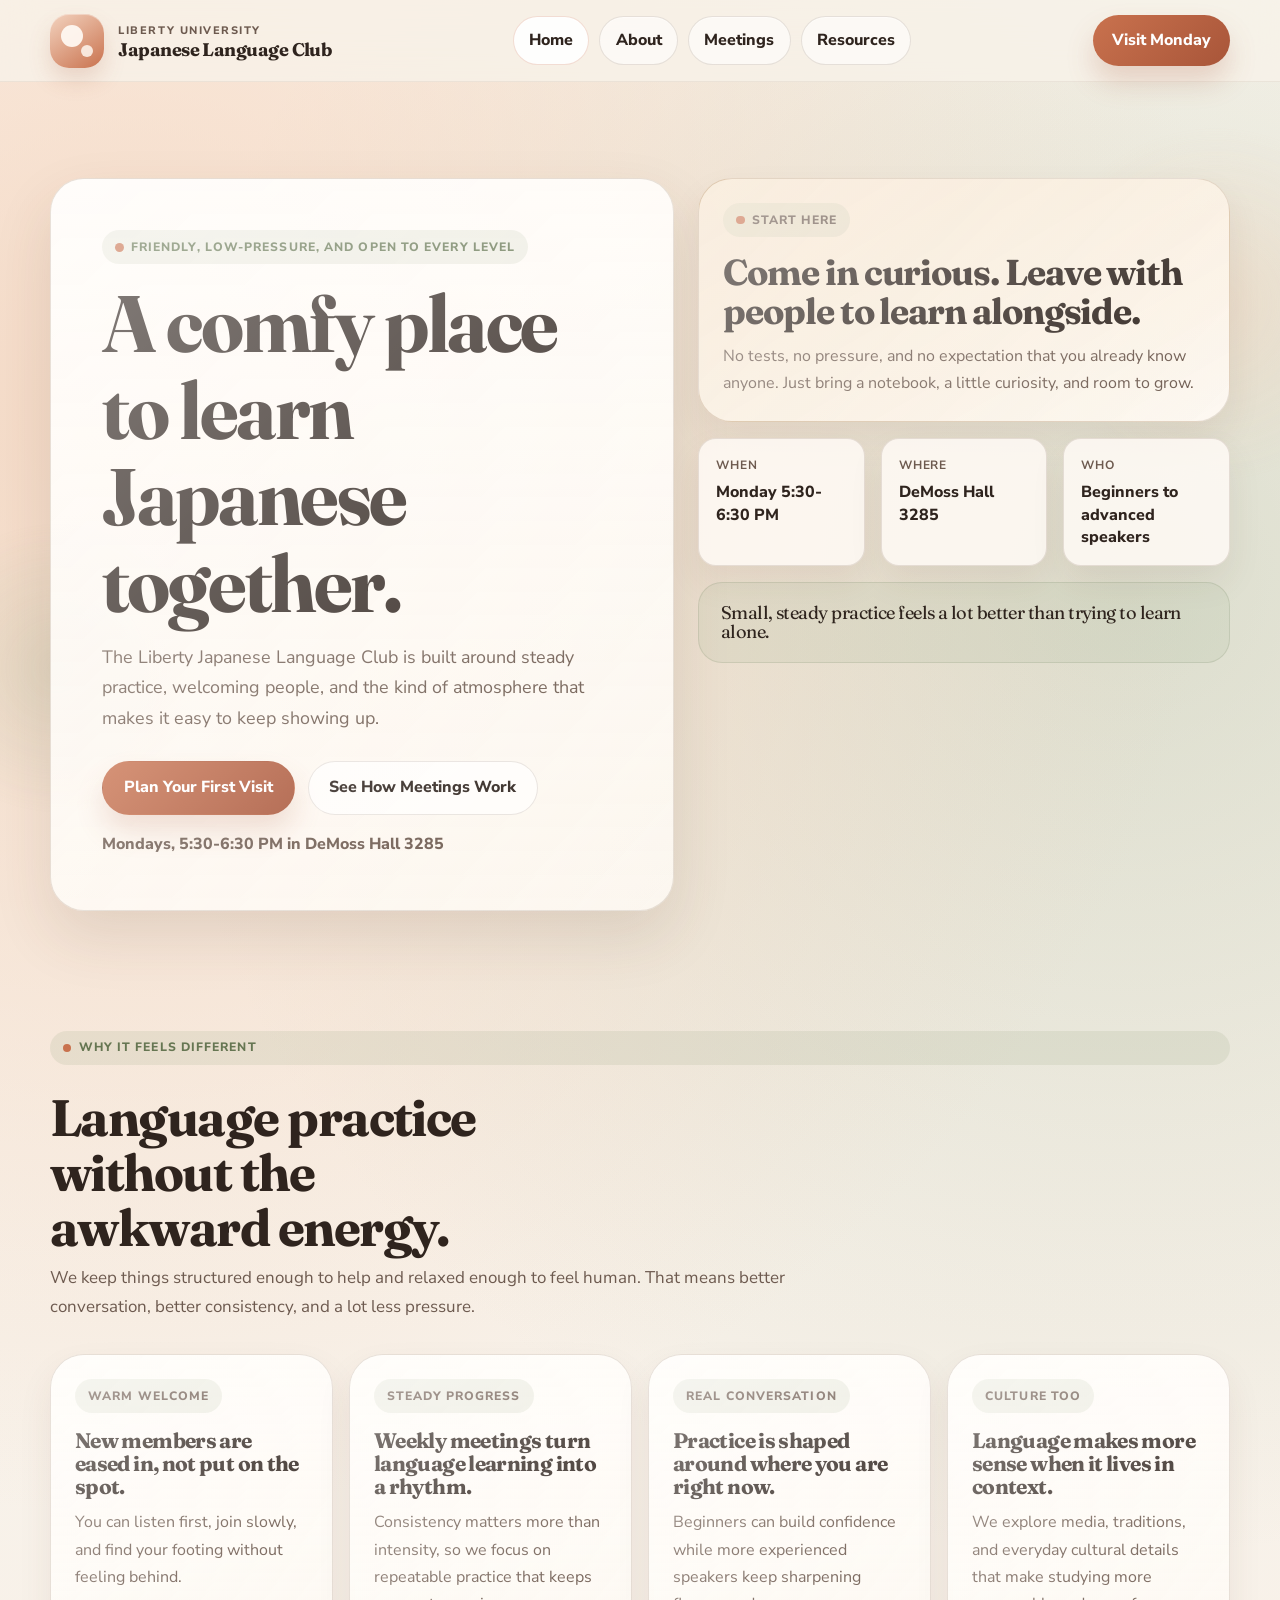
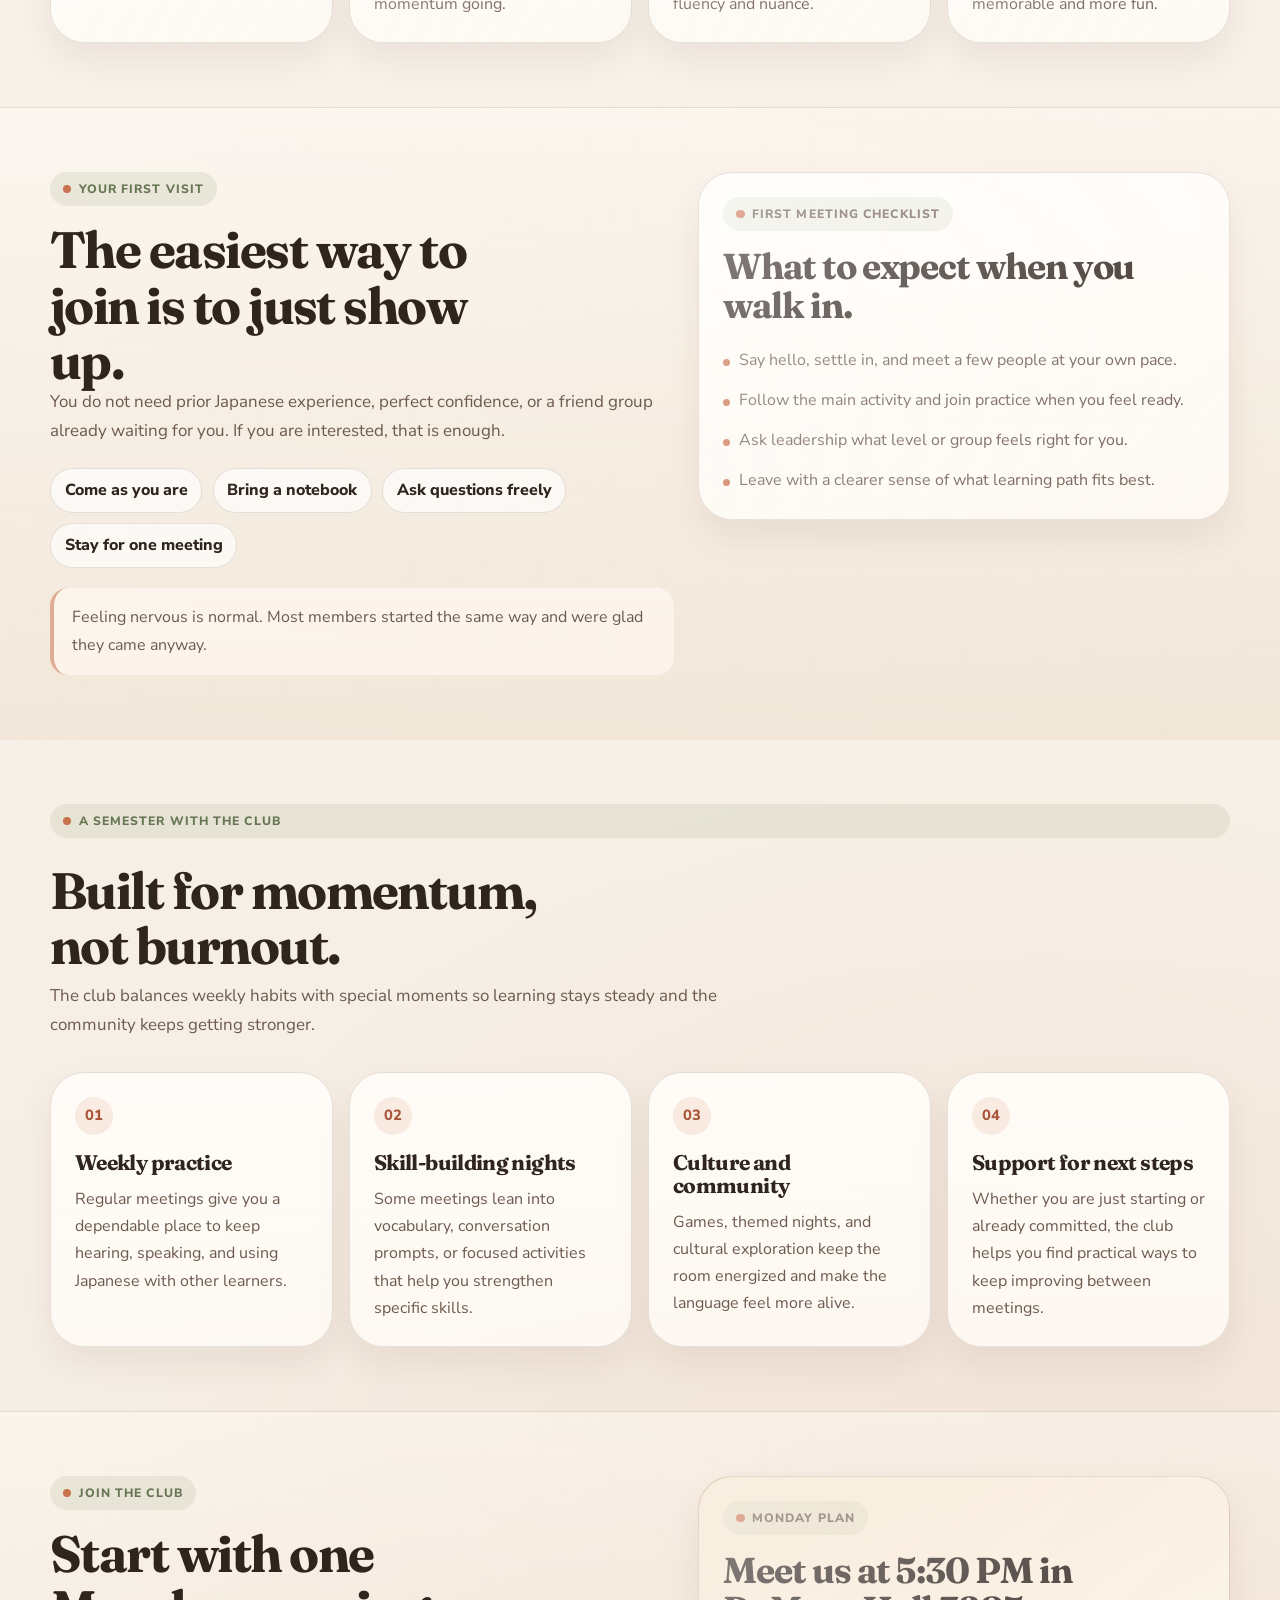
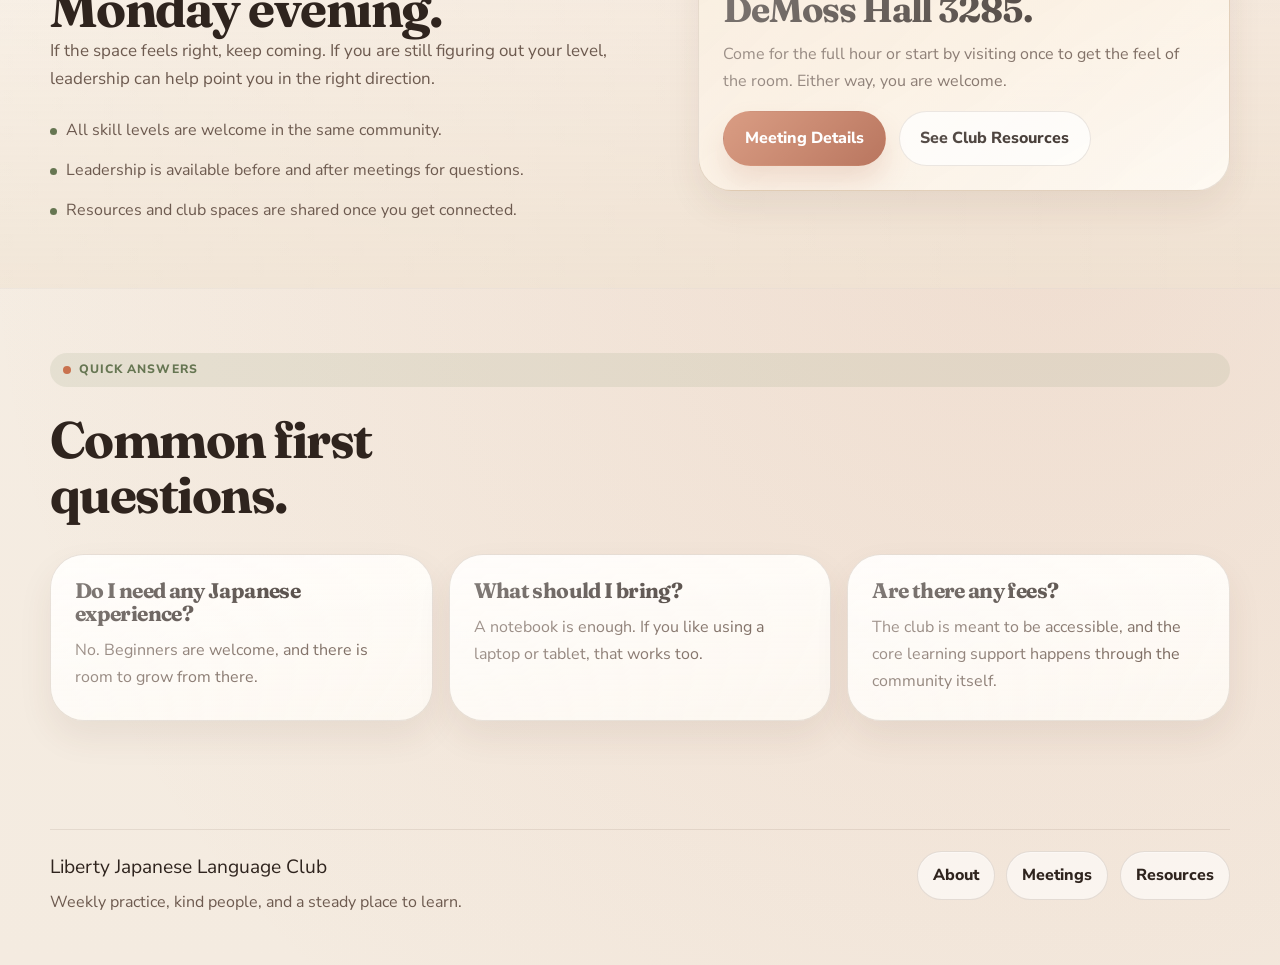
==== index.html @ e5624f4d "changes" ====
﻿<!doctype html>
<html lang="en">
  <head>
    <meta charset="UTF-8" />
    <meta name="viewport" content="width=device-width, initial-scale=1" />
    <meta
      name="description"
      content="The Liberty University Japanese Language Club is a warm, welcoming place to practice Japanese, meet people, and grow together."
    />
    <title>Liberty Japanese Language Club</title>
    <link rel="stylesheet" href="styles.css" />
  </head>
  <body>
    <a class="skip-link" href="#main-content">Skip to content</a>
    <header class="site-header">
      <div class="container header-inner">
        <a class="brand" href="index.html">
          <span class="brand-mark" aria-hidden="true"></span>
          <span class="brand-text">
            <span>Liberty University</span>
            <strong>Japanese Language Club</strong>
          </span>
        </a>
        <nav class="site-nav" aria-label="Primary">
          <a href="index.html" aria-current="page">Home</a>
          <a href="about.html">About</a>
          <a href="meetings.html">Meetings</a>
          <a href="resources.html">Resources</a>
        </nav>
        <a class="nav-cta" href="#join">Visit Monday</a>
      </div>
    </header>

    <main id="main-content">
      <section class="hero">
        <div class="container hero-grid">
          <div class="hero-card">
            <p class="eyebrow">
              Friendly, low-pressure, and open to every level
            </p>
            <h1 class="hero-title">
              A comfy place to learn Japanese together.
            </h1>
            <p class="hero-lede">
              The Liberty Japanese Language Club is built around steady
              practice, welcoming people, and the kind of atmosphere that makes
              it easy to keep showing up.
            </p>
            <div class="hero-actions">
              <a class="button primary" href="#join">Plan Your First Visit</a>
              <a class="button secondary" href="meetings.html"
                >See How Meetings Work</a
              >
            </div>
            <p class="hero-note">Mondays, 5:30-6:30 PM in DeMoss Hall 3285</p>
          </div>

          <div class="hero-visual">
            <article class="panel accent">
              <p class="panel-label">Start here</p>
              <h2>Come in curious. Leave with people to learn alongside.</h2>
              <p>
                No tests, no pressure, and no expectation that you already know
                anyone. Just bring a notebook, a little curiosity, and room to
                grow.
              </p>
            </article>

            <div class="stat-grid">
              <article class="stat-card">
                <strong>When</strong>
                <p>Monday 5:30-6:30 PM</p>
              </article>
              <article class="stat-card">
                <strong>Where</strong>
                <p>DeMoss Hall 3285</p>
              </article>
              <article class="stat-card">
                <strong>Who</strong>
                <p>Beginners to advanced speakers</p>
              </article>
            </div>

            <blockquote class="quote-card">
              Small, steady practice feels a lot better than trying to learn
              alone.
            </blockquote>
          </div>
        </div>
      </section>

      <section class="section" id="why-join">
        <div class="container">
          <div class="section-heading">
            <p class="eyebrow">Why it feels different</p>
            <h2 class="section-title">
              Language practice without the awkward energy.
            </h2>
            <p class="section-subtitle">
              We keep things structured enough to help and relaxed enough to
              feel human. That means better conversation, better consistency,
              and a lot less pressure.
            </p>
          </div>

          <div class="card-grid">
            <article class="card">
              <p class="kicker">Warm welcome</p>
              <h3>New members are eased in, not put on the spot.</h3>
              <p>
                You can listen first, join slowly, and find your footing without
                feeling behind.
              </p>
            </article>

            <article class="card">
              <p class="kicker">Steady progress</p>
              <h3>Weekly meetings turn language learning into a rhythm.</h3>
              <p>
                Consistency matters more than intensity, so we focus on
                repeatable practice that keeps momentum going.
              </p>
            </article>

            <article class="card">
              <p class="kicker">Real conversation</p>
              <h3>Practice is shaped around where you are right now.</h3>
              <p>
                Beginners can build confidence while more experienced speakers
                keep sharpening fluency and nuance.
              </p>
            </article>

            <article class="card">
              <p class="kicker">Culture too</p>
              <h3>Language makes more sense when it lives in context.</h3>
              <p>
                We explore media, traditions, and everyday cultural details that
                make studying more memorable and more fun.
              </p>
            </article>
          </div>
        </div>
      </section>

      <section class="section alt" id="first-visit">
        <div class="container split">
          <div>
            <p class="eyebrow">Your first visit</p>
            <h2 class="section-title">
              The easiest way to join is to just show up.
            </h2>
            <p class="section-subtitle">
              You do not need prior Japanese experience, perfect confidence, or
              a friend group already waiting for you. If you are interested,
              that is enough.
            </p>

            <div class="pill-row">
              <span class="tag">Come as you are</span>
              <span class="tag">Bring a notebook</span>
              <span class="tag">Ask questions freely</span>
              <span class="tag">Stay for one meeting</span>
            </div>

            <div class="callout">
              Feeling nervous is normal. Most members started the same way and
              were glad they came anyway.
            </div>
          </div>

          <article class="panel">
            <p class="panel-label">First meeting checklist</p>
            <h2>What to expect when you walk in.</h2>
            <ul class="check-list">
              <li>
                Say hello, settle in, and meet a few people at your own pace.
              </li>
              <li>
                Follow the main activity and join practice when you feel ready.
              </li>
              <li>Ask leadership what level or group feels right for you.</li>
              <li>
                Leave with a clearer sense of what learning path fits best.
              </li>
            </ul>
          </article>
        </div>
      </section>

      <section class="section" id="semester">
        <div class="container">
          <div class="section-heading">
            <p class="eyebrow">A semester with the club</p>
            <h2 class="section-title">Built for momentum, not burnout.</h2>
            <p class="section-subtitle">
              The club balances weekly habits with special moments so learning
              stays steady and the community keeps getting stronger.
            </p>
          </div>

          <ol class="timeline">
            <li class="timeline-item">
              <h3>Weekly practice</h3>
              <p>
                Regular meetings give you a dependable place to keep hearing,
                speaking, and using Japanese with other learners.
              </p>
            </li>

            <li class="timeline-item">
              <h3>Skill-building nights</h3>
              <p>
                Some meetings lean into vocabulary, conversation prompts, or
                focused activities that help you strengthen specific skills.
              </p>
            </li>

            <li class="timeline-item">
              <h3>Culture and community</h3>
              <p>
                Games, themed nights, and cultural exploration keep the room
                energized and make the language feel more alive.
              </p>
            </li>

            <li class="timeline-item">
              <h3>Support for next steps</h3>
              <p>
                Whether you are just starting or already committed, the club
                helps you find practical ways to keep improving between
                meetings.
              </p>
            </li>
          </ol>
        </div>
      </section>

      <section class="section alt" id="join">
        <div class="container split">
          <div>
            <p class="eyebrow">Join the club</p>
            <h2 class="section-title">Start with one Monday evening.</h2>
            <p class="section-subtitle">
              If the space feels right, keep coming. If you are still figuring
              out your level, leadership can help point you in the right
              direction.
            </p>
            <ul class="soft-list">
              <li>All skill levels are welcome in the same community.</li>
              <li>
                Leadership is available before and after meetings for questions.
              </li>
              <li>
                Resources and club spaces are shared once you get connected.
              </li>
            </ul>
          </div>

          <article class="panel accent">
            <p class="panel-label">Monday plan</p>
            <h2>Meet us at 5:30 PM in DeMoss Hall 3285.</h2>
            <p>
              Come for the full hour or start by visiting once to get the feel
              of the room. Either way, you are welcome.
            </p>
            <div class="hero-actions">
              <a class="button primary" href="meetings.html">Meeting Details</a>
              <a class="button secondary" href="resources.html"
                >See Club Resources</a
              >
            </div>
          </article>
        </div>
      </section>

      <section class="section" id="faq">
        <div class="container">
          <div class="section-heading">
            <p class="eyebrow">Quick answers</p>
            <h2 class="section-title">Common first questions.</h2>
          </div>

          <div class="card-grid">
            <article class="card">
              <h3>Do I need any Japanese experience?</h3>
              <p>
                No. Beginners are welcome, and there is room to grow from there.
              </p>
            </article>

            <article class="card">
              <h3>What should I bring?</h3>
              <p>
                A notebook is enough. If you like using a laptop or tablet, that
                works too.
              </p>
            </article>

            <article class="card">
              <h3>Are there any fees?</h3>
              <p>
                The club is meant to be accessible, and the core learning
                support happens through the community itself.
              </p>
            </article>
          </div>
        </div>
      </section>
    </main>

    <footer class="site-footer">
      <div class="container footer-grid">
        <div>
          <p class="footer-title">Liberty Japanese Language Club</p>
          <p class="footer-note">
            Weekly practice, kind people, and a steady place to learn.
          </p>
        </div>

        <nav class="footer-nav" aria-label="Footer">
          <a href="about.html">About</a>
          <a href="meetings.html">Meetings</a>
          <a href="resources.html">Resources</a>
        </nav>
      </div>
    </footer>
  </body>
</html>
---- styles.css ----
﻿@import url("https://fonts.googleapis.com/css2?family=Fraunces:opsz,wght@9..144,600;9..144,700&family=Nunito+Sans:wght@400;600;700;800&display=swap");

:root {
  --bg: #f8f2ea;
  --bg-alt: #efe2d1;
  --surface: rgba(255, 251, 245, 0.82);
  --surface-strong: rgba(255, 252, 248, 0.94);
  --surface-accent: rgba(244, 224, 198, 0.72);
  --ink: #2f241e;
  --muted: #6d5a4f;
  --accent: #c9724e;
  --accent-deep: #a85539;
  --accent-soft: #f0ccb2;
  --sage: #9ead8b;
  --sage-deep: #667652;
  --line: rgba(90, 63, 45, 0.14);
  --shadow: 0 26px 60px rgba(83, 57, 41, 0.12);
  --shadow-soft: 0 16px 34px rgba(83, 57, 41, 0.08);
  --radius-xl: 34px;
  --radius-lg: 24px;
  --radius-md: 18px;
  --max-width: 1180px;
}

* {
  box-sizing: border-box;
}

html {
  scroll-behavior: smooth;
}

body {
  margin: 0;
  min-height: 100vh;
  font-family:
    "Nunito Sans", "Hiragino Kaku Gothic ProN", "Yu Gothic", "Meiryo",
    sans-serif;
  color: var(--ink);
  line-height: 1.7;
  background:
    radial-gradient(
      circle at 10% 10%,
      rgba(240, 204, 178, 0.7),
      transparent 28%
    ),
    radial-gradient(
      circle at 88% 14%,
      rgba(158, 173, 139, 0.34),
      transparent 26%
    ),
    radial-gradient(
      circle at 82% 82%,
      rgba(201, 114, 78, 0.12),
      transparent 30%
    ),
    linear-gradient(180deg, #fffaf4 0%, var(--bg) 32%, #f4ebe0 100%);
  position: relative;
  overflow-x: hidden;
}

body::before,
body::after {
  content: "";
  position: fixed;
  inset: auto;
  pointer-events: none;
  z-index: 0;
  border-radius: 999px;
  opacity: 0.45;
  filter: blur(4px);
}

body::before {
  width: 24rem;
  height: 24rem;
  top: 7rem;
  right: -8rem;
  background: radial-gradient(
    circle,
    rgba(240, 204, 178, 0.85),
    transparent 65%
  );
  animation: drift 16s ease-in-out infinite alternate;
}

body::after {
  width: 19rem;
  height: 19rem;
  bottom: 5rem;
  left: -6rem;
  background: radial-gradient(
    circle,
    rgba(158, 173, 139, 0.5),
    transparent 68%
  );
  animation: drift 20s ease-in-out infinite alternate-reverse;
}

main,
.site-header,
.site-footer {
  position: relative;
  z-index: 1;
}

::selection {
  background: rgba(201, 114, 78, 0.2);
  color: var(--ink);
}

img {
  display: block;
  max-width: 100%;
}

a {
  color: inherit;
  text-decoration: none;
  transition:
    transform 0.2s ease,
    background-color 0.2s ease,
    color 0.2s ease,
    border-color 0.2s ease,
    box-shadow 0.2s ease;
}

a:hover {
  transform: translateY(-1px);
}

:focus-visible {
  outline: 3px solid rgba(201, 114, 78, 0.45);
  outline-offset: 4px;
}

h1,
h2,
h3,
h4,
.brand-text strong,
.quote-card {
  font-family: "Fraunces", Georgia, serif;
  letter-spacing: -0.03em;
  line-height: 1.08;
}

p {
  margin: 0 0 1rem;
}

p:last-child {
  margin-bottom: 0;
}

.skip-link {
  position: absolute;
  left: -999px;
  top: 1rem;
  z-index: 30;
  padding: 0.65rem 1rem;
  border-radius: 999px;
  background: #fff;
  box-shadow: var(--shadow-soft);
}

.skip-link:focus {
  left: 1rem;
}

.container {
  width: min(100% - 2rem, var(--max-width));
  margin: 0 auto;
}

.site-header {
  position: sticky;
  top: 0;
  z-index: 20;
  padding: 0.85rem 0;
  background: rgba(248, 242, 234, 0.78);
  backdrop-filter: blur(18px);
  border-bottom: 1px solid rgba(90, 63, 45, 0.08);
}

.header-inner {
  display: flex;
  align-items: center;
  justify-content: space-between;
  gap: 1rem 1.5rem;
  flex-wrap: wrap;
}

.brand {
  display: flex;
  align-items: center;
  gap: 0.9rem;
  color: inherit;
}

.brand-mark {
  width: 54px;
  height: 54px;
  flex-shrink: 0;
  border-radius: 19px;
  background: linear-gradient(145deg, #f3d3bf, #c9724e);
  box-shadow:
    inset 0 1px 0 rgba(255, 255, 255, 0.35),
    0 12px 22px rgba(169, 85, 57, 0.18);
  position: relative;
}

.brand-mark::before,
.brand-mark::after {
  content: "";
  position: absolute;
  border-radius: 999px;
}

.brand-mark::before {
  width: 22px;
  height: 22px;
  top: 11px;
  left: 11px;
  background: rgba(255, 250, 244, 0.92);
}

.brand-mark::after {
  width: 12px;
  height: 12px;
  right: 11px;
  bottom: 11px;
  background: rgba(255, 250, 244, 0.82);
}

.brand-text {
  display: flex;
  flex-direction: column;
}

.brand-text span {
  color: var(--muted);
  text-transform: uppercase;
  letter-spacing: 0.14em;
  font-size: 0.68rem;
  font-weight: 800;
}

.brand-text strong {
  font-size: 1.14rem;
  font-weight: 700;
}

.site-nav {
  display: flex;
  align-items: center;
  gap: 0.65rem;
  flex-wrap: wrap;
}

.site-nav a,
.footer-nav a {
  padding: 0.62rem 0.95rem;
  border-radius: 999px;
  border: 1px solid var(--line);
  background: rgba(255, 255, 255, 0.58);
  color: var(--ink);
  font-weight: 800;
  box-shadow: inset 0 1px 0 rgba(255, 255, 255, 0.36);
}

.site-nav a:hover,
.site-nav a[aria-current="page"],
.footer-nav a:hover {
  background: rgba(255, 255, 255, 0.9);
  border-color: rgba(201, 114, 78, 0.24);
}

.nav-cta {
  padding: 0.72rem 1.2rem;
  border-radius: 999px;
  color: #fff;
  font-weight: 800;
  background: linear-gradient(135deg, var(--accent), var(--accent-deep));
  box-shadow: 0 16px 28px rgba(169, 85, 57, 0.22);
}

.nav-cta:hover,
.button.primary:hover {
  box-shadow: 0 20px 34px rgba(169, 85, 57, 0.26);
}

.hero {
  padding: clamp(3.5rem, 8vw, 6rem) 0 3.5rem;
}

.hero-grid,
.split {
  display: grid;
  grid-template-columns: minmax(0, 1.08fr) minmax(280px, 0.92fr);
  gap: 1.25rem 1.5rem;
  align-items: start;
}

.hero-card,
.panel,
.card,
.timeline-item,
.person-card,
.stat-card {
  border: 1px solid var(--line);
  box-shadow: var(--shadow-soft);
}

.hero-card,
.panel,
.card,
.timeline-item,
.person-card {
  background: linear-gradient(180deg, var(--surface-strong), var(--surface));
  border-radius: var(--radius-xl);
}

.hero-card {
  padding: clamp(2rem, 4vw, 3.4rem);
  box-shadow: var(--shadow);
  position: relative;
  overflow: hidden;
}

.hero-card::after,
.panel::after,
.card::after,
.person-card::after {
  content: "";
  position: absolute;
  inset: 0;
  background: linear-gradient(
    135deg,
    rgba(255, 255, 255, 0.44),
    rgba(255, 255, 255, 0)
  );
  pointer-events: none;
}

.page-hero .hero-card {
  min-height: 100%;
}

.hero-title {
  font-size: clamp(2.7rem, 7vw, 5rem);
  max-width: 12ch;
  margin: 0 0 1rem;
}

.page-hero .hero-title {
  font-size: clamp(2.4rem, 6vw, 4.2rem);
  max-width: 14ch;
}

.hero-lede,
.section-subtitle,
.card p,
.panel p,
.timeline-item p,
.person-card p,
.footer-note,
.callout {
  color: var(--muted);
}

.hero-lede {
  max-width: 34rem;
  font-size: 1.12rem;
  margin-bottom: 1.7rem;
}

.hero-note {
  margin-top: 1rem;
  color: var(--muted);
  font-weight: 800;
}

.eyebrow,
.role,
.resource-state,
.panel-label,
.kicker {
  display: inline-flex;
  align-items: center;
  gap: 0.45rem;
  margin-bottom: 1rem;
  padding: 0.42rem 0.82rem;
  border-radius: 999px;
  font-size: 0.76rem;
  font-weight: 800;
  text-transform: uppercase;
  letter-spacing: 0.09em;
}

.eyebrow,
.panel-label,
.kicker {
  background: rgba(158, 173, 139, 0.18);
  color: var(--sage-deep);
}

.role,
.resource-state {
  background: rgba(201, 114, 78, 0.12);
  color: var(--accent-deep);
}

.eyebrow::before,
.panel-label::before {
  content: "";
  width: 0.52rem;
  height: 0.52rem;
  border-radius: 999px;
  background: var(--accent);
}

.hero-actions {
  display: flex;
  flex-wrap: wrap;
  gap: 0.8rem;
}

.button {
  display: inline-flex;
  align-items: center;
  justify-content: center;
  min-height: 50px;
  padding: 0.8rem 1.3rem;
  border-radius: 999px;
  border: 1px solid transparent;
  font-weight: 800;
}

.button.primary {
  background: linear-gradient(135deg, var(--accent), var(--accent-deep));
  color: #fff;
  box-shadow: 0 16px 28px rgba(169, 85, 57, 0.2);
}

.button.secondary {
  background: rgba(255, 255, 255, 0.7);
  border-color: var(--line);
  color: var(--ink);
}

.button.secondary:hover {
  background: rgba(255, 255, 255, 0.92);
}

.hero-visual {
  display: grid;
  gap: 1rem;
}

.panel,
.card,
.timeline-item,
.person-card {
  position: relative;
  overflow: hidden;
}

.panel,
.card,
.timeline-item,
.person-card {
  padding: 1.5rem;
}

.panel.accent {
  background: linear-gradient(
    150deg,
    rgba(244, 224, 198, 0.95),
    rgba(255, 251, 245, 0.9)
  );
}

.panel h2 {
  font-size: clamp(1.65rem, 3vw, 2.25rem);
  margin: 0 0 0.75rem;
}

.stat-grid,
.card-grid,
.person-grid,
.two-column-cards {
  display: grid;
  gap: 1rem;
}

.stat-grid {
  grid-template-columns: repeat(3, minmax(0, 1fr));
}

.stat-card {
  background: rgba(255, 251, 246, 0.84);
  padding: 1rem 1.05rem;
  border-radius: var(--radius-md);
}

.stat-card strong {
  display: block;
  margin-bottom: 0.35rem;
  color: var(--muted);
  text-transform: uppercase;
  letter-spacing: 0.08em;
  font-size: 0.75rem;
}

.stat-card p {
  margin: 0;
  font-weight: 800;
  line-height: 1.4;
}

.quote-card {
  margin: 0;
  padding: 1.25rem 1.35rem;
  border-radius: var(--radius-lg);
  background: rgba(158, 173, 139, 0.14);
  border: 1px solid rgba(102, 118, 82, 0.16);
  font-size: 1.14rem;
}

.section {
  padding: 4rem 0;
}

.section.alt {
  background:
    linear-gradient(
      180deg,
      rgba(255, 249, 242, 0.42),
      rgba(239, 226, 209, 0.68)
    ),
    linear-gradient(90deg, rgba(255, 255, 255, 0.2), transparent);
  border-top: 1px solid rgba(90, 63, 45, 0.08);
  border-bottom: 1px solid rgba(90, 63, 45, 0.08);
}

.section-heading {
  display: grid;
  gap: 0.55rem;
  margin-bottom: 2rem;
}

.section-title {
  font-size: clamp(1.95rem, 4vw, 3.2rem);
  margin: 0;
  max-width: 14ch;
}

.section-subtitle {
  max-width: 46rem;
  margin: 0;
  font-size: 1.06rem;
}

.card-grid {
  grid-template-columns: repeat(auto-fit, minmax(220px, 1fr));
}

.card h3,
.person-card h3,
.timeline-item h3 {
  font-size: 1.32rem;
  margin: 0 0 0.75rem;
}

.timeline {
  list-style: none;
  padding: 0;
  margin: 0;
  display: grid;
  grid-template-columns: repeat(auto-fit, minmax(220px, 1fr));
  gap: 1rem;
  counter-reset: meeting-step;
}

.timeline-item {
  counter-increment: meeting-step;
}

.timeline-item::before {
  content: "0" counter(meeting-step);
  display: inline-grid;
  place-items: center;
  width: 2.4rem;
  height: 2.4rem;
  margin-bottom: 1rem;
  border-radius: 999px;
  background: rgba(201, 114, 78, 0.12);
  color: var(--accent-deep);
  font-size: 0.92rem;
  font-weight: 800;
}

.check-list,
.soft-list {
  list-style: none;
  padding: 0;
  margin: 1.4rem 0 0;
  display: grid;
  gap: 0.8rem;
}

.check-list li,
.soft-list li {
  position: relative;
  padding-left: 1rem;
  color: var(--muted);
}

.check-list li::before,
.soft-list li::before {
  content: "";
  position: absolute;
  top: 0.72rem;
  left: 0;
  width: 0.45rem;
  height: 0.45rem;
  border-radius: 999px;
}

.check-list li::before {
  background: var(--accent);
}

.soft-list li::before {
  background: var(--sage-deep);
}

.pill-row {
  display: flex;
  flex-wrap: wrap;
  gap: 0.65rem;
  margin-top: 1.4rem;
}

.tag {
  display: inline-flex;
  align-items: center;
  padding: 0.48rem 0.85rem;
  border-radius: 999px;
  background: rgba(255, 255, 255, 0.66);
  border: 1px solid var(--line);
  font-weight: 800;
  color: var(--ink);
}

.callout {
  margin-top: 1.3rem;
  padding: 1rem 1.15rem;
  border-radius: var(--radius-md);
  background: rgba(255, 249, 242, 0.72);
  border-left: 4px solid rgba(201, 114, 78, 0.55);
}

.person-grid,
.two-column-cards {
  grid-template-columns: repeat(auto-fit, minmax(220px, 1fr));
}

.avatar {
  display: inline-grid;
  place-items: center;
  width: 66px;
  height: 66px;
  margin-bottom: 1rem;
  border-radius: 22px;
  background: linear-gradient(135deg, var(--accent), var(--accent-soft));
  color: #fff;
  font-weight: 800;
  font-size: 1.2rem;
  box-shadow:
    inset 0 1px 0 rgba(255, 255, 255, 0.36),
    0 12px 22px rgba(169, 85, 57, 0.18);
}

.resource-meta {
  margin-top: 1rem;
  font-size: 0.95rem;
  color: var(--muted);
  font-weight: 700;
}

.site-footer {
  padding: 2.8rem 0 3rem;
}

.footer-grid {
  display: flex;
  align-items: flex-start;
  justify-content: space-between;
  gap: 1.25rem 2rem;
  flex-wrap: wrap;
  padding-top: 1.3rem;
  border-top: 1px solid rgba(90, 63, 45, 0.1);
}

.footer-title {
  margin: 0 0 0.35rem;
  font-size: 1.2rem;
}

.footer-nav {
  display: flex;
  gap: 0.7rem;
  flex-wrap: wrap;
}

.hero-card,
.hero-visual > *,
.card-grid > *,
.timeline > *,
.person-grid > *,
.two-column-cards > *,
.split > * {
  animation: fade-up 0.72s ease both;
}

.hero-visual > :nth-child(2),
.card-grid > :nth-child(2),
.timeline > :nth-child(2),
.person-grid > :nth-child(2),
.two-column-cards > :nth-child(2),
.split > :nth-child(2) {
  animation-delay: 0.08s;
}

.card-grid > :nth-child(3),
.timeline > :nth-child(3),
.person-grid > :nth-child(3),
.two-column-cards > :nth-child(3) {
  animation-delay: 0.14s;
}

.card-grid > :nth-child(4),
.timeline > :nth-child(4),
.person-grid > :nth-child(4),
.two-column-cards > :nth-child(4) {
  animation-delay: 0.2s;
}

@keyframes fade-up {
  from {
    opacity: 0;
    transform: translateY(16px);
  }

  to {
    opacity: 1;
    transform: translateY(0);
  }
}

@keyframes drift {
  from {
    transform: translate3d(0, 0, 0) scale(1);
  }

  to {
    transform: translate3d(0, -20px, 0) scale(1.04);
  }
}

@media (max-width: 980px) {
  .hero-grid,
  .split {
    grid-template-columns: 1fr;
  }

  .stat-grid {
    grid-template-columns: repeat(auto-fit, minmax(170px, 1fr));
  }
}

@media (max-width: 820px) {
  .header-inner {
    justify-content: center;
  }

  .site-nav {
    width: 100%;
    justify-content: center;
  }
}

@media (max-width: 680px) {
  .container {
    width: min(100% - 1.25rem, var(--max-width));
  }

  .hero {
    padding-top: 3rem;
  }

  .hero-card,
  .panel,
  .card,
  .timeline-item,
  .person-card {
    padding: 1.25rem;
    border-radius: 24px;
  }

  .hero-actions,
  .footer-nav {
    flex-direction: column;
  }

  .button,
  .nav-cta,
  .site-nav a,
  .footer-nav a {
    width: 100%;
    justify-content: center;
  }

  .site-nav {
    gap: 0.55rem;
  }
}

@media (prefers-reduced-motion: reduce) {
  html {
    scroll-behavior: auto;
  }

  *,
  *::before,
  *::after {
    animation: none !important;
    transition: none !important;
  }
}
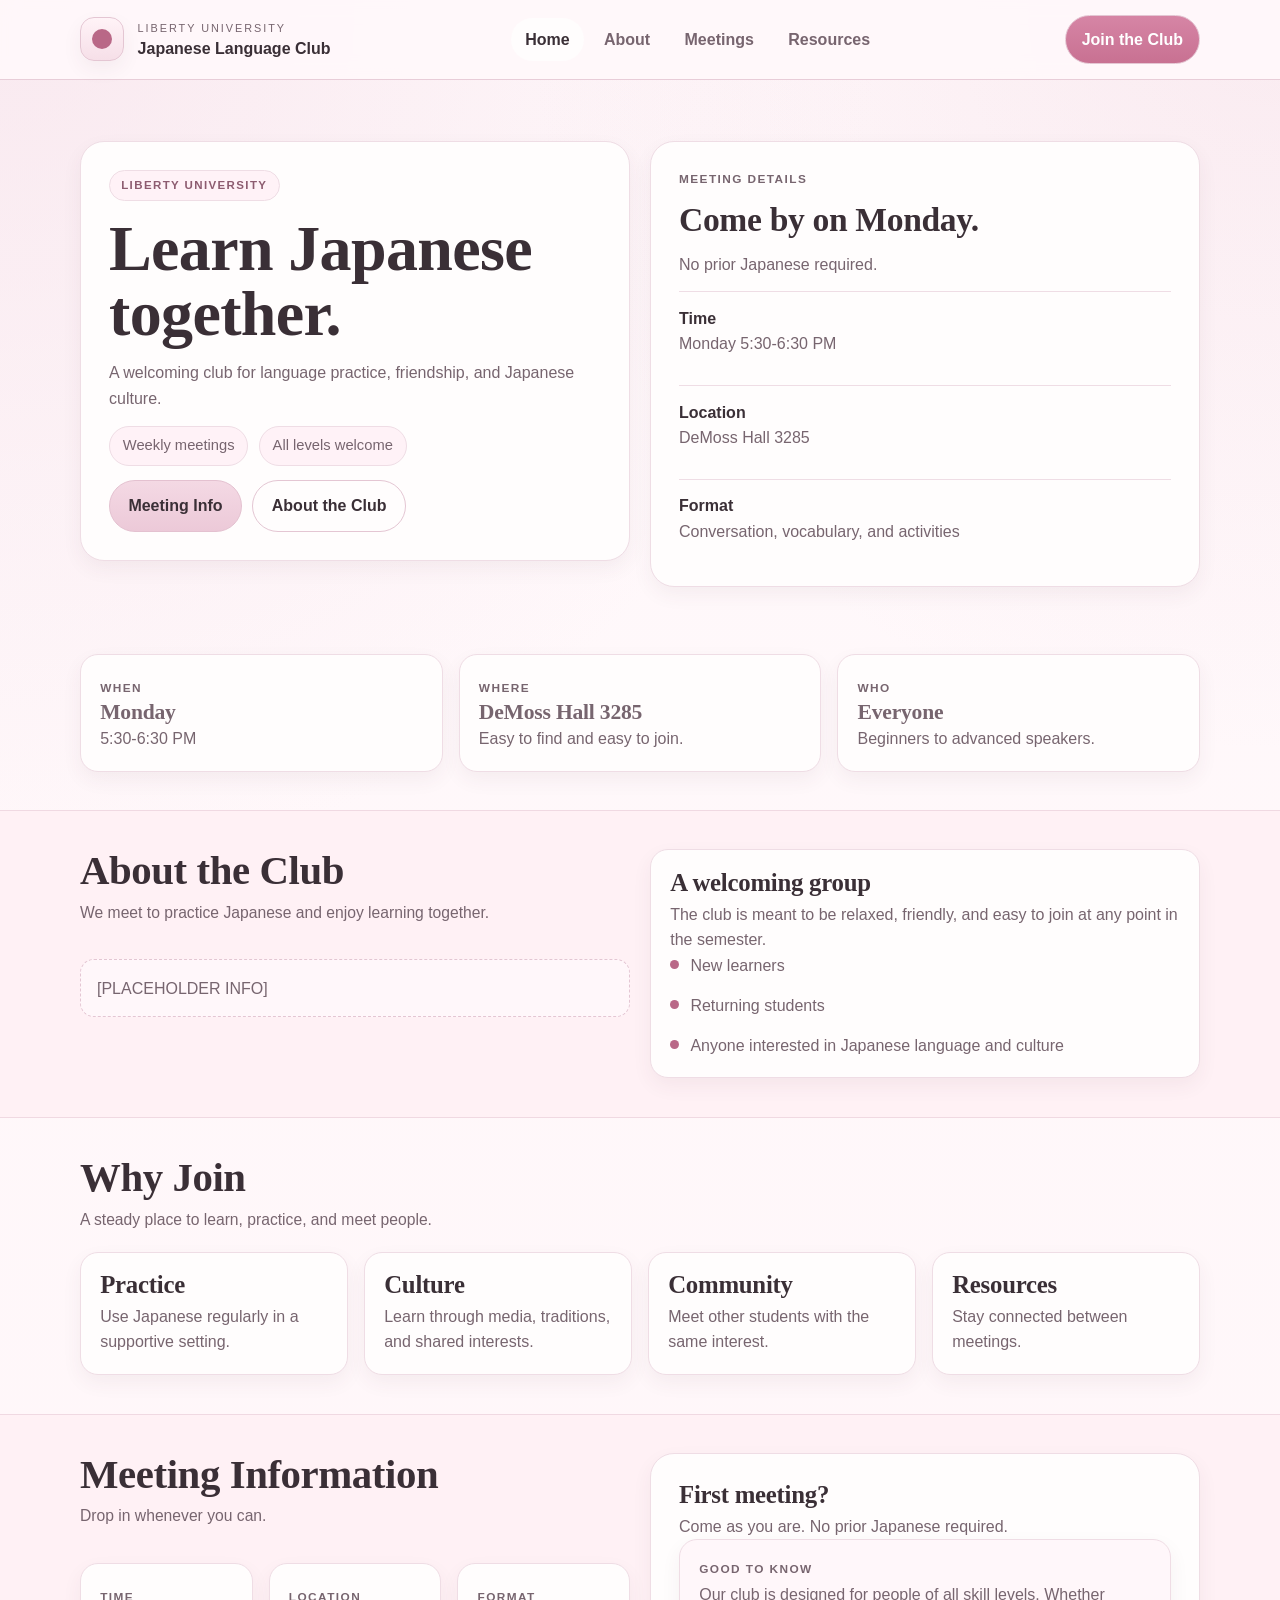
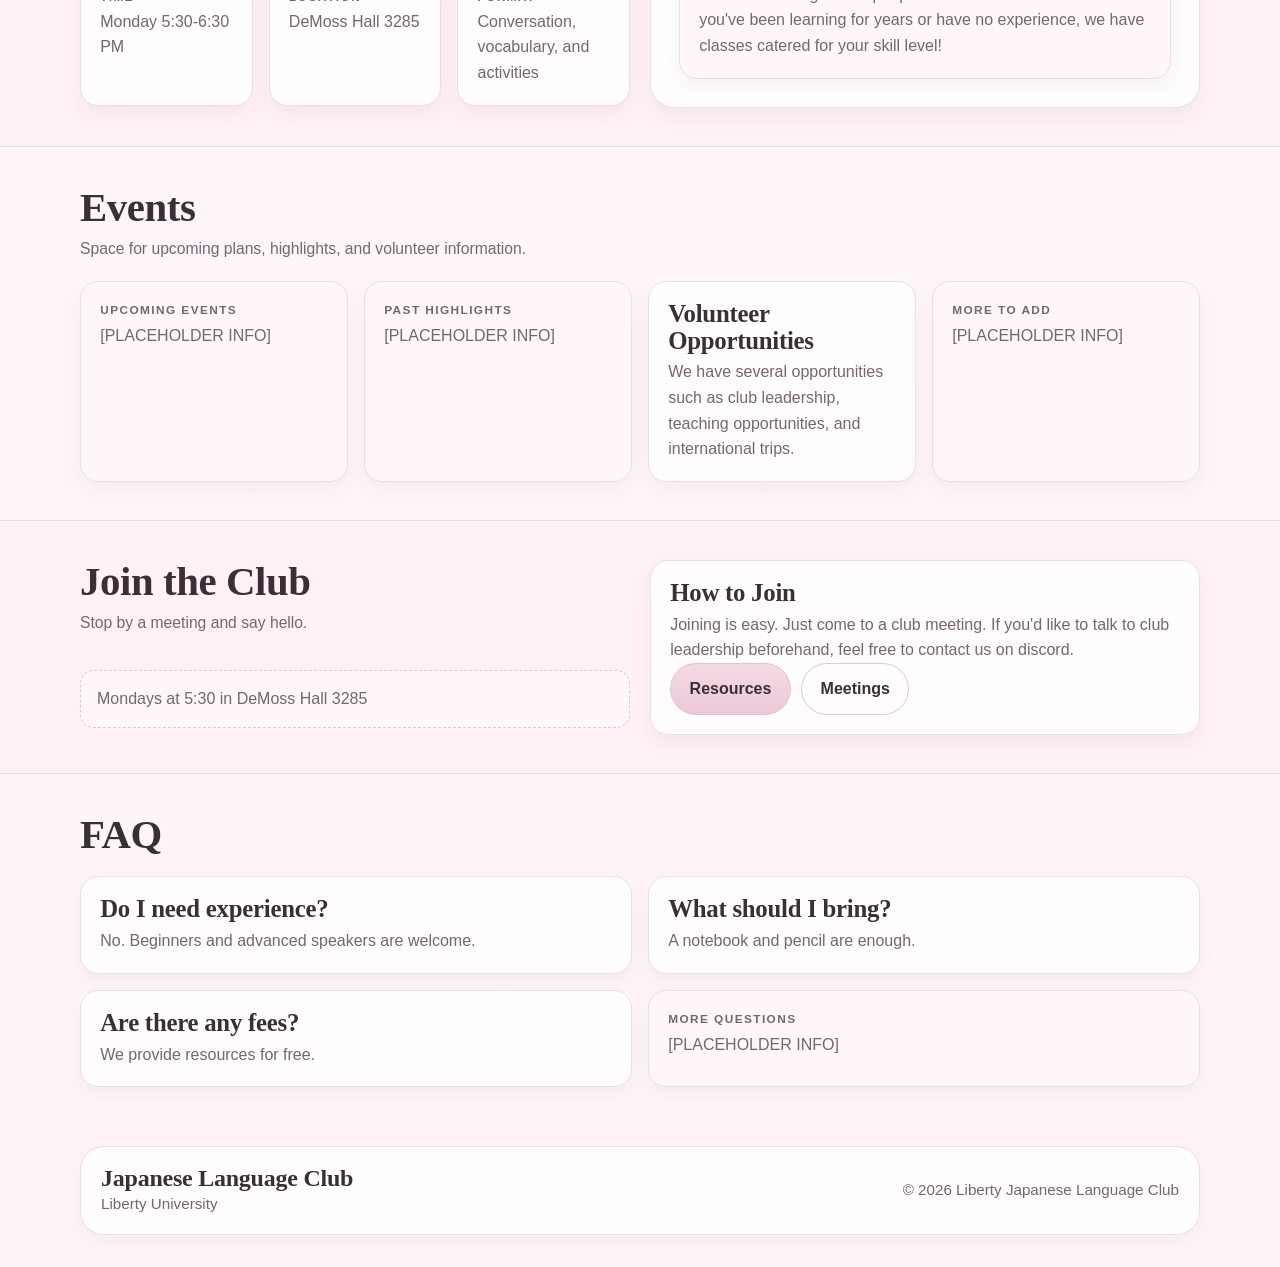
==== commit 9f706e17: "Updates" ====
--- a/index.html
+++ b/index.html
@@ -1,12 +1,9 @@
-﻿<!doctype html>
+<!doctype html>
 <html lang="en">
   <head>
     <meta charset="UTF-8" />
     <meta name="viewport" content="width=device-width, initial-scale=1" />
-    <meta
-      name="description"
-      content="The Liberty University Japanese Language Club is a warm, welcoming place to practice Japanese, meet people, and grow together."
-    />
+    <meta name="theme-color" content="#f6f0e8" />
     <title>Liberty Japanese Language Club</title>
     <link rel="stylesheet" href="styles.css" />
   </head>
@@ -27,64 +24,111 @@
           <a href="meetings.html">Meetings</a>
           <a href="resources.html">Resources</a>
         </nav>
-        <a class="nav-cta" href="#join">Visit Monday</a>
+        <a class="nav-cta" href="#join">Join the Club</a>
       </div>
     </header>
 
     <main id="main-content">
       <section class="hero">
-        <div class="container hero-grid">
-          <div class="hero-card">
-            <p class="eyebrow">
-              Friendly, low-pressure, and open to every level
+        <div class="container hero-stage">
+          <div class="hero-card hero-copy">
+            <div>
+              <p class="pill">Liberty University</p>
+              <h1 class="hero-title">Learn Japanese together.</h1>
+              <p class="hero-lede">
+                A welcoming club for language practice, friendship, and
+                Japanese culture.
+              </p>
+            </div>
+
+            <div class="tag-row" aria-label="Highlights">
+              <span class="tag">Weekly meetings</span>
+              <span class="tag">All levels welcome</span>
+            </div>
+
+            <div class="hero-actions">
+              <a class="button primary" href="#meeting-info">Meeting Info</a>
+              <a class="button secondary" href="about.html">About the Club</a>
+            </div>
+          </div>
+
+          <aside class="spotlight-panel" aria-label="Meeting snapshot">
+            <div class="spotlight-frame">
+              <span class="spotlight-label">Meeting Details</span>
+              <h2 class="spotlight-title">Come by on Monday.</h2>
+              <p>No prior Japanese required.</p>
+
+              <div class="spotlight-list">
+                <div class="spotlight-item">
+                  <strong>Time</strong>
+                  <p>Monday 5:30-6:30 PM</p>
+                </div>
+                <div class="spotlight-item">
+                  <strong>Location</strong>
+                  <p>DeMoss Hall 3285</p>
+                </div>
+                <div class="spotlight-item">
+                  <strong>Format</strong>
+                  <p>Conversation, vocabulary, and activities</p>
+                </div>
+              </div>
+            </div>
+          </aside>
+        </div>
+      </section>
+
+      <section class="section">
+        <div class="container stat-grid">
+          <article class="stat-band">
+            <span class="stat-label">When</span>
+            <p class="stat-value">Monday</p>
+            <p>5:30-6:30 PM</p>
+          </article>
+          <article class="stat-band">
+            <span class="stat-label">Where</span>
+            <p class="stat-value">DeMoss Hall 3285</p>
+            <p>Easy to find and easy to join.</p>
+          </article>
+          <article class="stat-band">
+            <span class="stat-label">Who</span>
+            <p class="stat-value">Everyone</p>
+            <p>Beginners to advanced speakers.</p>
+          </article>
+        </div>
+      </section>
+
+      <section class="section alt" id="about">
+        <div class="container split">
+          <div class="stack">
+            <div class="section-heading">
+              <h2 class="section-title">About the Club</h2>
+              <p class="section-subtitle">
+                We meet to practice Japanese and enjoy learning together.
+              </p>
+            </div>
+            <div class="notice">[PLACEHOLDER INFO]</div>
+          </div>
+
+          <div class="card">
+            <h3>A welcoming group</h3>
+            <p>
+              The club is meant to be relaxed, friendly, and easy to join at
+              any point in the semester.
             </p>
-            <h1 class="hero-title">
-              A comfy place to learn Japanese together.
-            </h1>
-            <p class="hero-lede">
-              The Liberty Japanese Language Club is built around steady
-              practice, welcoming people, and the kind of atmosphere that makes
-              it easy to keep showing up.
-            </p>
-            <div class="hero-actions">
-              <a class="button primary" href="#join">Plan Your First Visit</a>
-              <a class="button secondary" href="meetings.html"
-                >See How Meetings Work</a
-              >
-            </div>
-            <p class="hero-note">Mondays, 5:30-6:30 PM in DeMoss Hall 3285</p>
-          </div>
-
-          <div class="hero-visual">
-            <article class="panel accent">
-              <p class="panel-label">Start here</p>
-              <h2>Come in curious. Leave with people to learn alongside.</h2>
-              <p>
-                No tests, no pressure, and no expectation that you already know
-                anyone. Just bring a notebook, a little curiosity, and room to
-                grow.
-              </p>
-            </article>
-
-            <div class="stat-grid">
-              <article class="stat-card">
-                <strong>When</strong>
-                <p>Monday 5:30-6:30 PM</p>
-              </article>
-              <article class="stat-card">
-                <strong>Where</strong>
-                <p>DeMoss Hall 3285</p>
-              </article>
-              <article class="stat-card">
-                <strong>Who</strong>
-                <p>Beginners to advanced speakers</p>
-              </article>
-            </div>
-
-            <blockquote class="quote-card">
-              Small, steady practice feels a lot better than trying to learn
-              alone.
-            </blockquote>
+            <div class="accent-list" aria-label="Who the club is for">
+              <div class="accent-item">
+                <span class="accent-mark" aria-hidden="true"></span>
+                <p>New learners</p>
+              </div>
+              <div class="accent-item">
+                <span class="accent-mark" aria-hidden="true"></span>
+                <p>Returning students</p>
+              </div>
+              <div class="accent-item">
+                <span class="accent-mark" aria-hidden="true"></span>
+                <p>Anyone interested in Japanese language and culture</p>
+              </div>
+            </div>
           </div>
         </div>
       </section>
@@ -92,217 +136,156 @@
       <section class="section" id="why-join">
         <div class="container">
           <div class="section-heading">
-            <p class="eyebrow">Why it feels different</p>
-            <h2 class="section-title">
-              Language practice without the awkward energy.
-            </h2>
+            <h2 class="section-title">Why Join</h2>
             <p class="section-subtitle">
-              We keep things structured enough to help and relaxed enough to
-              feel human. That means better conversation, better consistency,
-              and a lot less pressure.
+              A steady place to learn, practice, and meet people.
             </p>
           </div>
 
           <div class="card-grid">
             <article class="card">
-              <p class="kicker">Warm welcome</p>
-              <h3>New members are eased in, not put on the spot.</h3>
+              <h3>Practice</h3>
+              <p>Use Japanese regularly in a supportive setting.</p>
+            </article>
+            <article class="card">
+              <h3>Culture</h3>
+              <p>Learn through media, traditions, and shared interests.</p>
+            </article>
+            <article class="card">
+              <h3>Community</h3>
+              <p>Meet other students with the same interest.</p>
+            </article>
+            <article class="card">
+              <h3>Resources</h3>
+              <p>Stay connected between meetings.</p>
+            </article>
+          </div>
+        </div>
+      </section>
+
+      <section class="section alt" id="meeting-info">
+        <div class="container split">
+          <div class="stack">
+            <div class="section-heading">
+              <h2 class="section-title">Meeting Information</h2>
+              <p class="section-subtitle">
+                Drop in whenever you can.
+              </p>
+            </div>
+
+            <div class="info-grid">
+              <div class="info-item">
+                <strong>Time</strong>
+                <p>Monday 5:30-6:30 PM</p>
+              </div>
+              <div class="info-item">
+                <strong>Location</strong>
+                <p>DeMoss Hall 3285</p>
+              </div>
+              <div class="info-item">
+                <strong>Format</strong>
+                <p>Conversation, vocabulary, and activities</p>
+              </div>
+            </div>
+          </div>
+
+          <div class="cta-panel">
+            <h3>First meeting?</h3>
+            <p>Come as you are. No prior Japanese required.</p>
+            <div class="placeholder-box">
+              <strong>Good To Know</strong>
               <p>
-                You can listen first, join slowly, and find your footing without
-                feeling behind.
-              </p>
-            </article>
-
-            <article class="card">
-              <p class="kicker">Steady progress</p>
-              <h3>Weekly meetings turn language learning into a rhythm.</h3>
-              <p>
-                Consistency matters more than intensity, so we focus on
-                repeatable practice that keeps momentum going.
-              </p>
-            </article>
-
-            <article class="card">
-              <p class="kicker">Real conversation</p>
-              <h3>Practice is shaped around where you are right now.</h3>
-              <p>
-                Beginners can build confidence while more experienced speakers
-                keep sharpening fluency and nuance.
-              </p>
-            </article>
-
-            <article class="card">
-              <p class="kicker">Culture too</p>
-              <h3>Language makes more sense when it lives in context.</h3>
-              <p>
-                We explore media, traditions, and everyday cultural details that
-                make studying more memorable and more fun.
-              </p>
-            </article>
-          </div>
-        </div>
-      </section>
-
-      <section class="section alt" id="first-visit">
-        <div class="container split">
-          <div>
-            <p class="eyebrow">Your first visit</p>
-            <h2 class="section-title">
-              The easiest way to join is to just show up.
-            </h2>
-            <p class="section-subtitle">
-              You do not need prior Japanese experience, perfect confidence, or
-              a friend group already waiting for you. If you are interested,
-              that is enough.
-            </p>
-
-            <div class="pill-row">
-              <span class="tag">Come as you are</span>
-              <span class="tag">Bring a notebook</span>
-              <span class="tag">Ask questions freely</span>
-              <span class="tag">Stay for one meeting</span>
-            </div>
-
-            <div class="callout">
-              Feeling nervous is normal. Most members started the same way and
-              were glad they came anyway.
-            </div>
-          </div>
-
-          <article class="panel">
-            <p class="panel-label">First meeting checklist</p>
-            <h2>What to expect when you walk in.</h2>
-            <ul class="check-list">
-              <li>
-                Say hello, settle in, and meet a few people at your own pace.
-              </li>
-              <li>
-                Follow the main activity and join practice when you feel ready.
-              </li>
-              <li>Ask leadership what level or group feels right for you.</li>
-              <li>
-                Leave with a clearer sense of what learning path fits best.
-              </li>
-            </ul>
-          </article>
-        </div>
-      </section>
-
-      <section class="section" id="semester">
+                Our club is designed for people of all skill levels. Whether
+                you've been learning for years or have no experience, we have
+                classes catered for your skill level!
+              </p>
+            </div>
+          </div>
+        </div>
+      </section>
+
+      <section class="section" id="events">
         <div class="container">
           <div class="section-heading">
-            <p class="eyebrow">A semester with the club</p>
-            <h2 class="section-title">Built for momentum, not burnout.</h2>
+            <h2 class="section-title">Events</h2>
             <p class="section-subtitle">
-              The club balances weekly habits with special moments so learning
-              stays steady and the community keeps getting stronger.
+              Space for upcoming plans, highlights, and volunteer information.
             </p>
           </div>
 
-          <ol class="timeline">
-            <li class="timeline-item">
-              <h3>Weekly practice</h3>
+          <div class="card-grid">
+            <article class="placeholder-box">
+              <strong>Upcoming Events</strong>
+              <p>[PLACEHOLDER INFO]</p>
+            </article>
+            <article class="placeholder-box">
+              <strong>Past Highlights</strong>
+              <p>[PLACEHOLDER INFO]</p>
+            </article>
+            <article class="card">
+              <h3>Volunteer Opportunities</h3>
               <p>
-                Regular meetings give you a dependable place to keep hearing,
-                speaking, and using Japanese with other learners.
-              </p>
-            </li>
-
-            <li class="timeline-item">
-              <h3>Skill-building nights</h3>
-              <p>
-                Some meetings lean into vocabulary, conversation prompts, or
-                focused activities that help you strengthen specific skills.
-              </p>
-            </li>
-
-            <li class="timeline-item">
-              <h3>Culture and community</h3>
-              <p>
-                Games, themed nights, and cultural exploration keep the room
-                energized and make the language feel more alive.
-              </p>
-            </li>
-
-            <li class="timeline-item">
-              <h3>Support for next steps</h3>
-              <p>
-                Whether you are just starting or already committed, the club
-                helps you find practical ways to keep improving between
-                meetings.
-              </p>
-            </li>
-          </ol>
+                We have several opportunities such as club leadership, teaching
+                opportunities, and international trips.
+              </p>
+            </article>
+            <article class="placeholder-box">
+              <strong>More To Add</strong>
+              <p>[PLACEHOLDER INFO]</p>
+            </article>
+          </div>
         </div>
       </section>
 
       <section class="section alt" id="join">
         <div class="container split">
-          <div>
-            <p class="eyebrow">Join the club</p>
-            <h2 class="section-title">Start with one Monday evening.</h2>
-            <p class="section-subtitle">
-              If the space feels right, keep coming. If you are still figuring
-              out your level, leadership can help point you in the right
-              direction.
-            </p>
-            <ul class="soft-list">
-              <li>All skill levels are welcome in the same community.</li>
-              <li>
-                Leadership is available before and after meetings for questions.
-              </li>
-              <li>
-                Resources and club spaces are shared once you get connected.
-              </li>
-            </ul>
-          </div>
-
-          <article class="panel accent">
-            <p class="panel-label">Monday plan</p>
-            <h2>Meet us at 5:30 PM in DeMoss Hall 3285.</h2>
+          <div class="stack">
+            <div class="section-heading">
+              <h2 class="section-title">Join the Club</h2>
+              <p class="section-subtitle">
+                Stop by a meeting and say hello.
+              </p>
+            </div>
+            <div class="notice">Mondays at 5:30 in DeMoss Hall 3285</div>
+          </div>
+
+          <div class="card">
+            <h3>How to Join</h3>
             <p>
-              Come for the full hour or start by visiting once to get the feel
-              of the room. Either way, you are welcome.
+              Joining is easy. Just come to a club meeting. If you'd like to
+              talk to club leadership beforehand, feel free to contact us on
+              discord.
             </p>
             <div class="hero-actions">
-              <a class="button primary" href="meetings.html">Meeting Details</a>
-              <a class="button secondary" href="resources.html"
-                >See Club Resources</a
-              >
-            </div>
-          </article>
+              <a class="button primary" href="resources.html">Resources</a>
+              <a class="button secondary" href="meetings.html">Meetings</a>
+            </div>
+          </div>
         </div>
       </section>
 
       <section class="section" id="faq">
         <div class="container">
           <div class="section-heading">
-            <p class="eyebrow">Quick answers</p>
-            <h2 class="section-title">Common first questions.</h2>
-          </div>
-
-          <div class="card-grid">
-            <article class="card">
-              <h3>Do I need any Japanese experience?</h3>
-              <p>
-                No. Beginners are welcome, and there is room to grow from there.
-              </p>
-            </article>
-
+            <h2 class="section-title">FAQ</h2>
+          </div>
+
+          <div class="feature-grid">
+            <article class="card">
+              <h3>Do I need experience?</h3>
+              <p>No. Beginners and advanced speakers are welcome.</p>
+            </article>
             <article class="card">
               <h3>What should I bring?</h3>
-              <p>
-                A notebook is enough. If you like using a laptop or tablet, that
-                works too.
-              </p>
-            </article>
-
+              <p>A notebook and pencil are enough.</p>
+            </article>
             <article class="card">
               <h3>Are there any fees?</h3>
-              <p>
-                The club is meant to be accessible, and the core learning
-                support happens through the community itself.
-              </p>
+              <p>We provide resources for free.</p>
+            </article>
+            <article class="placeholder-box">
+              <strong>More Questions</strong>
+              <p>[PLACEHOLDER INFO]</p>
             </article>
           </div>
         </div>
@@ -310,19 +293,14 @@
     </main>
 
     <footer class="site-footer">
-      <div class="container footer-grid">
-        <div>
-          <p class="footer-title">Liberty Japanese Language Club</p>
-          <p class="footer-note">
-            Weekly practice, kind people, and a steady place to learn.
-          </p>
-        </div>
-
-        <nav class="footer-nav" aria-label="Footer">
-          <a href="about.html">About</a>
-          <a href="meetings.html">Meetings</a>
-          <a href="resources.html">Resources</a>
-        </nav>
+      <div class="container">
+        <div class="footer-card footer-inner">
+          <div>
+            <p class="footer-mark">Japanese Language Club</p>
+            <p class="footer-copy">Liberty University</p>
+          </div>
+          <p class="footer-copy">&copy; 2026 Liberty Japanese Language Club</p>
+        </div>
       </div>
     </footer>
   </body>
--- a/styles.css
+++ b/styles.css
@@ -1,25 +1,21 @@
-﻿@import url("https://fonts.googleapis.com/css2?family=Fraunces:opsz,wght@9..144,600;9..144,700&family=Nunito+Sans:wght@400;600;700;800&display=swap");
-
 :root {
-  --bg: #f8f2ea;
-  --bg-alt: #efe2d1;
-  --surface: rgba(255, 251, 245, 0.82);
-  --surface-strong: rgba(255, 252, 248, 0.94);
-  --surface-accent: rgba(244, 224, 198, 0.72);
-  --ink: #2f241e;
-  --muted: #6d5a4f;
-  --accent: #c9724e;
-  --accent-deep: #a85539;
-  --accent-soft: #f0ccb2;
-  --sage: #9ead8b;
-  --sage-deep: #667652;
-  --line: rgba(90, 63, 45, 0.14);
-  --shadow: 0 26px 60px rgba(83, 57, 41, 0.12);
-  --shadow-soft: 0 16px 34px rgba(83, 57, 41, 0.08);
-  --radius-xl: 34px;
-  --radius-lg: 24px;
-  --radius-md: 18px;
-  --max-width: 1180px;
+  --bg: #fff8fa;
+  --bg-alt: #fff1f5;
+  --surface: #fffdfd;
+  --surface-soft: #fff7fa;
+  --text: #3a2f36;
+  --text-soft: #77656f;
+  --line: #efdde5;
+  --line-strong: #e4c6d3;
+  --accent: #b96887;
+  --accent-soft: #f4dce6;
+  --shadow-sm: 0 8px 20px rgba(90, 54, 72, 0.06);
+  --shadow-md: 0 18px 40px rgba(90, 54, 72, 0.08);
+  --radius-xl: 24px;
+  --radius-lg: 18px;
+  --radius-md: 14px;
+  --radius-sm: 999px;
+  --max-width: 1120px;
 }
 
 * {
@@ -33,80 +29,13 @@
 body {
   margin: 0;
   min-height: 100vh;
-  font-family:
-    "Nunito Sans", "Hiragino Kaku Gothic ProN", "Yu Gothic", "Meiryo",
-    sans-serif;
-  color: var(--ink);
-  line-height: 1.7;
   background:
-    radial-gradient(
-      circle at 10% 10%,
-      rgba(240, 204, 178, 0.7),
-      transparent 28%
-    ),
-    radial-gradient(
-      circle at 88% 14%,
-      rgba(158, 173, 139, 0.34),
-      transparent 26%
-    ),
-    radial-gradient(
-      circle at 82% 82%,
-      rgba(201, 114, 78, 0.12),
-      transparent 30%
-    ),
-    linear-gradient(180deg, #fffaf4 0%, var(--bg) 32%, #f4ebe0 100%);
-  position: relative;
-  overflow-x: hidden;
-}
-
-body::before,
-body::after {
-  content: "";
-  position: fixed;
-  inset: auto;
-  pointer-events: none;
-  z-index: 0;
-  border-radius: 999px;
-  opacity: 0.45;
-  filter: blur(4px);
-}
-
-body::before {
-  width: 24rem;
-  height: 24rem;
-  top: 7rem;
-  right: -8rem;
-  background: radial-gradient(
-    circle,
-    rgba(240, 204, 178, 0.85),
-    transparent 65%
-  );
-  animation: drift 16s ease-in-out infinite alternate;
-}
-
-body::after {
-  width: 19rem;
-  height: 19rem;
-  bottom: 5rem;
-  left: -6rem;
-  background: radial-gradient(
-    circle,
-    rgba(158, 173, 139, 0.5),
-    transparent 68%
-  );
-  animation: drift 20s ease-in-out infinite alternate-reverse;
-}
-
-main,
-.site-header,
-.site-footer {
-  position: relative;
-  z-index: 1;
-}
-
-::selection {
-  background: rgba(201, 114, 78, 0.2);
-  color: var(--ink);
+    radial-gradient(circle at top right, rgba(231, 184, 202, 0.22), transparent 24%),
+    radial-gradient(circle at top left, rgba(244, 220, 230, 0.55), transparent 28%),
+    linear-gradient(180deg, #fff9fb 0%, #fff5f8 100%);
+  color: var(--text);
+  font-family: "Segoe UI", Tahoma, Geneva, Verdana, sans-serif;
+  line-height: 1.6;
 }
 
 img {
@@ -117,51 +46,32 @@
 a {
   color: inherit;
   text-decoration: none;
+}
+
+a,
+button {
   transition:
-    transform 0.2s ease,
-    background-color 0.2s ease,
-    color 0.2s ease,
-    border-color 0.2s ease,
-    box-shadow 0.2s ease;
-}
-
-a:hover {
+    color 0.18s ease,
+    background-color 0.18s ease,
+    border-color 0.18s ease,
+    box-shadow 0.18s ease,
+    transform 0.18s ease;
+}
+
+a:hover,
+button:hover {
   transform: translateY(-1px);
-}
-
-:focus-visible {
-  outline: 3px solid rgba(201, 114, 78, 0.45);
-  outline-offset: 4px;
-}
-
-h1,
-h2,
-h3,
-h4,
-.brand-text strong,
-.quote-card {
-  font-family: "Fraunces", Georgia, serif;
-  letter-spacing: -0.03em;
-  line-height: 1.08;
-}
-
-p {
-  margin: 0 0 1rem;
-}
-
-p:last-child {
-  margin-bottom: 0;
 }
 
 .skip-link {
   position: absolute;
   left: -999px;
-  top: 1rem;
-  z-index: 30;
-  padding: 0.65rem 1rem;
-  border-radius: 999px;
-  background: #fff;
-  box-shadow: var(--shadow-soft);
+  top: 12px;
+  z-index: 100;
+  padding: 0.7rem 1rem;
+  border-radius: var(--radius-sm);
+  background: var(--text);
+  color: #fff;
 }
 
 .skip-link:focus {
@@ -176,11 +86,10 @@
 .site-header {
   position: sticky;
   top: 0;
-  z-index: 20;
-  padding: 0.85rem 0;
-  background: rgba(248, 242, 234, 0.78);
-  backdrop-filter: blur(18px);
-  border-bottom: 1px solid rgba(90, 63, 45, 0.08);
+  z-index: 30;
+  background: rgba(255, 248, 250, 0.94);
+  border-bottom: 1px solid rgba(228, 198, 211, 0.85);
+  backdrop-filter: blur(10px);
 }
 
 .header-inner {
@@ -188,643 +97,516 @@
   align-items: center;
   justify-content: space-between;
   gap: 1rem 1.5rem;
-  flex-wrap: wrap;
+  padding: 0.95rem 0;
 }
 
 .brand {
-  display: flex;
-  align-items: center;
-  gap: 0.9rem;
-  color: inherit;
+  display: inline-flex;
+  align-items: center;
+  gap: 0.85rem;
+  min-width: 0;
 }
 
 .brand-mark {
-  width: 54px;
-  height: 54px;
-  flex-shrink: 0;
-  border-radius: 19px;
-  background: linear-gradient(145deg, #f3d3bf, #c9724e);
-  box-shadow:
-    inset 0 1px 0 rgba(255, 255, 255, 0.35),
-    0 12px 22px rgba(169, 85, 57, 0.18);
+  width: 44px;
+  height: 44px;
+  flex: 0 0 44px;
+  border-radius: 14px;
+  border: 1px solid var(--line-strong);
+  background: linear-gradient(180deg, #fff3f7, #f6dfe8);
   position: relative;
-}
-
-.brand-mark::before,
-.brand-mark::after {
+  box-shadow: var(--shadow-sm);
+}
+
+.brand-mark::before {
   content: "";
   position: absolute;
+  inset: 11px;
   border-radius: 999px;
-}
-
-.brand-mark::before {
-  width: 22px;
-  height: 22px;
-  top: 11px;
-  left: 11px;
-  background: rgba(255, 250, 244, 0.92);
-}
-
-.brand-mark::after {
-  width: 12px;
-  height: 12px;
-  right: 11px;
-  bottom: 11px;
-  background: rgba(255, 250, 244, 0.82);
+  background: var(--accent);
 }
 
 .brand-text {
   display: flex;
   flex-direction: column;
+  gap: 0.1rem;
 }
 
 .brand-text span {
-  color: var(--muted);
+  font-size: 0.68rem;
+  letter-spacing: 0.18em;
   text-transform: uppercase;
-  letter-spacing: 0.14em;
-  font-size: 0.68rem;
-  font-weight: 800;
+  color: var(--text-soft);
 }
 
 .brand-text strong {
-  font-size: 1.14rem;
+  font-size: 1rem;
+  line-height: 1.2;
   font-weight: 700;
 }
 
 .site-nav {
   display: flex;
-  align-items: center;
-  gap: 0.65rem;
   flex-wrap: wrap;
+  align-items: center;
+  justify-content: center;
+  gap: 0.35rem;
 }
 
 .site-nav a,
-.footer-nav a {
-  padding: 0.62rem 0.95rem;
-  border-radius: 999px;
+.nav-cta,
+.button {
+  border-radius: var(--radius-sm);
+}
+
+.site-nav a {
+  padding: 0.55rem 0.9rem;
+  color: var(--text-soft);
+  font-weight: 600;
+}
+
+.site-nav a:hover,
+.site-nav a[aria-current="page"] {
+  background: var(--surface);
+  color: var(--text);
+}
+
+.nav-cta {
+  display: inline-flex;
+  align-items: center;
+  justify-content: center;
+  padding: 0.65rem 1rem;
+  border: 1px solid var(--line-strong);
+  background: linear-gradient(180deg, #d685a5, #c87192);
+  color: #fff;
+  font-weight: 600;
+}
+
+.nav-cta:hover,
+.button:hover {
+  box-shadow: var(--shadow-sm);
+}
+
+.hero {
+  padding: 3.8rem 0 1.8rem;
+}
+
+.hero-grid,
+.hero-stage,
+.split {
+  display: grid;
+  grid-template-columns: repeat(2, minmax(0, 1fr));
+  gap: 1.25rem;
+  align-items: start;
+}
+
+.hero-card,
+.spotlight-panel,
+.card,
+.info-item,
+.cta-panel,
+.profile-card,
+.timeline-card,
+.placeholder-box,
+.resource-card,
+.stat-band,
+.footer-card {
+  background: var(--surface);
   border: 1px solid var(--line);
-  background: rgba(255, 255, 255, 0.58);
-  color: var(--ink);
-  font-weight: 800;
-  box-shadow: inset 0 1px 0 rgba(255, 255, 255, 0.36);
-}
-
-.site-nav a:hover,
-.site-nav a[aria-current="page"],
-.footer-nav a:hover {
-  background: rgba(255, 255, 255, 0.9);
-  border-color: rgba(201, 114, 78, 0.24);
-}
-
-.nav-cta {
-  padding: 0.72rem 1.2rem;
-  border-radius: 999px;
-  color: #fff;
-  font-weight: 800;
-  background: linear-gradient(135deg, var(--accent), var(--accent-deep));
-  box-shadow: 0 16px 28px rgba(169, 85, 57, 0.22);
-}
-
-.nav-cta:hover,
-.button.primary:hover {
-  box-shadow: 0 20px 34px rgba(169, 85, 57, 0.26);
-}
-
-.hero {
-  padding: clamp(3.5rem, 8vw, 6rem) 0 3.5rem;
-}
-
-.hero-grid,
-.split {
-  display: grid;
-  grid-template-columns: minmax(0, 1.08fr) minmax(280px, 0.92fr);
-  gap: 1.25rem 1.5rem;
-  align-items: start;
+  box-shadow: var(--shadow-sm);
 }
 
 .hero-card,
-.panel,
+.spotlight-panel,
+.cta-panel,
+.footer-card {
+  border-radius: var(--radius-xl);
+}
+
 .card,
-.timeline-item,
-.person-card,
-.stat-card {
+.info-item,
+.profile-card,
+.timeline-card,
+.placeholder-box,
+.resource-card,
+.stat-band {
+  border-radius: var(--radius-lg);
+}
+
+.hero-card,
+.spotlight-panel,
+.cta-panel {
+  padding: 1.75rem;
+}
+
+.page-hero .hero-card {
+  max-width: none;
+}
+
+.pill {
+  display: inline-flex;
+  align-items: center;
+  margin: 0 0 0.9rem;
+  padding: 0.35rem 0.7rem;
+  border-radius: var(--radius-sm);
   border: 1px solid var(--line);
-  box-shadow: var(--shadow-soft);
-}
-
-.hero-card,
-.panel,
-.card,
-.timeline-item,
-.person-card {
-  background: linear-gradient(180deg, var(--surface-strong), var(--surface));
-  border-radius: var(--radius-xl);
-}
-
-.hero-card {
-  padding: clamp(2rem, 4vw, 3.4rem);
-  box-shadow: var(--shadow);
-  position: relative;
-  overflow: hidden;
-}
-
-.hero-card::after,
-.panel::after,
-.card::after,
-.person-card::after {
-  content: "";
-  position: absolute;
-  inset: 0;
-  background: linear-gradient(
-    135deg,
-    rgba(255, 255, 255, 0.44),
-    rgba(255, 255, 255, 0)
-  );
-  pointer-events: none;
-}
-
-.page-hero .hero-card {
-  min-height: 100%;
+  background: #fff2f7;
+  color: #8d5c70;
+  font-size: 0.72rem;
+  font-weight: 700;
+  letter-spacing: 0.12em;
+  text-transform: uppercase;
+}
+
+.hero-title,
+.section-title,
+.spotlight-title,
+.card h3,
+.profile-card h3,
+.resource-card h3,
+.timeline-card h3,
+.footer-mark,
+.stat-value,
+.cta-panel h3 {
+  margin: 0;
+  font-family: Georgia, "Times New Roman", serif;
+  font-weight: 600;
+  letter-spacing: -0.01em;
 }
 
 .hero-title {
-  font-size: clamp(2.7rem, 7vw, 5rem);
-  max-width: 12ch;
-  margin: 0 0 1rem;
-}
-
-.page-hero .hero-title {
-  font-size: clamp(2.4rem, 6vw, 4.2rem);
-  max-width: 14ch;
+  font-size: clamp(2.4rem, 5.6vw, 4rem);
+  line-height: 1.02;
 }
 
 .hero-lede,
 .section-subtitle,
 .card p,
-.panel p,
-.timeline-item p,
-.person-card p,
-.footer-note,
-.callout {
-  color: var(--muted);
+.info-item p,
+.resource-card p,
+.timeline-card p,
+.placeholder-box p,
+.notice,
+.footer-copy,
+.spotlight-frame p,
+.cta-panel p,
+.stat-band p {
+  margin: 0;
+  color: var(--text-soft);
 }
 
 .hero-lede {
-  max-width: 34rem;
-  font-size: 1.12rem;
-  margin-bottom: 1.7rem;
-}
-
-.hero-note {
-  margin-top: 1rem;
-  color: var(--muted);
-  font-weight: 800;
-}
-
-.eyebrow,
-.role,
-.resource-state,
-.panel-label,
-.kicker {
-  display: inline-flex;
-  align-items: center;
-  gap: 0.45rem;
-  margin-bottom: 1rem;
-  padding: 0.42rem 0.82rem;
-  border-radius: 999px;
-  font-size: 0.76rem;
-  font-weight: 800;
-  text-transform: uppercase;
-  letter-spacing: 0.09em;
-}
-
-.eyebrow,
-.panel-label,
-.kicker {
-  background: rgba(158, 173, 139, 0.18);
-  color: var(--sage-deep);
-}
-
-.role,
-.resource-state {
-  background: rgba(201, 114, 78, 0.12);
-  color: var(--accent-deep);
-}
-
-.eyebrow::before,
-.panel-label::before {
-  content: "";
-  width: 0.52rem;
-  height: 0.52rem;
-  border-radius: 999px;
-  background: var(--accent);
-}
-
+  margin-top: 0.9rem;
+  max-width: 42rem;
+  font-size: 1rem;
+}
+
+.hero-copy,
+.stack,
+.timeline,
+.accent-list,
+.spotlight-list,
+.profile-meta {
+  display: grid;
+  gap: 0.9rem;
+}
+
+.tag-row,
 .hero-actions {
   display: flex;
   flex-wrap: wrap;
-  gap: 0.8rem;
+  gap: 0.65rem;
+}
+
+.tag {
+  padding: 0.45rem 0.8rem;
+  border: 1px solid var(--line);
+  border-radius: var(--radius-sm);
+  background: #fff2f7;
+  color: var(--text-soft);
+  font-size: 0.92rem;
 }
 
 .button {
   display: inline-flex;
   align-items: center;
   justify-content: center;
-  min-height: 50px;
-  padding: 0.8rem 1.3rem;
-  border-radius: 999px;
-  border: 1px solid transparent;
-  font-weight: 800;
+  min-height: 46px;
+  padding: 0.75rem 1.15rem;
+  border: 1px solid var(--line-strong);
+  background: var(--surface);
+  color: var(--text);
+  font-weight: 600;
 }
 
 .button.primary {
-  background: linear-gradient(135deg, var(--accent), var(--accent-deep));
-  color: #fff;
-  box-shadow: 0 16px 28px rgba(169, 85, 57, 0.2);
+  background: linear-gradient(180deg, #f4d9e4, #ecc9d8);
+  border-color: #e4c1d0;
 }
 
 .button.secondary {
-  background: rgba(255, 255, 255, 0.7);
-  border-color: var(--line);
-  color: var(--ink);
-}
-
-.button.secondary:hover {
-  background: rgba(255, 255, 255, 0.92);
-}
-
-.hero-visual {
+  background: var(--surface);
+}
+
+.spotlight-frame {
+  display: grid;
+  gap: 0.85rem;
+}
+
+.spotlight-label,
+.info-item strong,
+.stat-label,
+.profile-role,
+.timeline-step,
+.placeholder-box strong {
+  font-size: 0.74rem;
+  font-weight: 700;
+  letter-spacing: 0.12em;
+  text-transform: uppercase;
+  color: var(--text-soft);
+}
+
+.spotlight-title {
+  font-size: clamp(1.6rem, 3vw, 2.1rem);
+  line-height: 1.08;
+}
+
+.spotlight-item {
+  padding: 0.85rem 0;
+  border-top: 1px solid var(--line);
+}
+
+.section {
+  padding: 2.4rem 0;
+}
+
+.section.alt {
+  background: var(--bg-alt);
+  border-top: 1px solid rgba(228, 198, 211, 0.55);
+  border-bottom: 1px solid rgba(228, 198, 211, 0.55);
+}
+
+.section-heading {
+  display: grid;
+  gap: 0.45rem;
+  margin-bottom: 1.25rem;
+}
+
+.section-title {
+  font-size: clamp(1.85rem, 4vw, 2.55rem);
+  line-height: 1.06;
+}
+
+.section-subtitle {
+  max-width: 42rem;
+  font-size: 0.98rem;
+}
+
+.card-grid,
+.feature-grid,
+.resource-grid,
+.people-grid,
+.info-grid,
+.stat-grid,
+.mini-grid {
   display: grid;
   gap: 1rem;
 }
 
-.panel,
-.card,
-.timeline-item,
-.person-card {
-  position: relative;
-  overflow: hidden;
-}
-
-.panel,
-.card,
-.timeline-item,
-.person-card {
-  padding: 1.5rem;
-}
-
-.panel.accent {
-  background: linear-gradient(
-    150deg,
-    rgba(244, 224, 198, 0.95),
-    rgba(255, 251, 245, 0.9)
-  );
-}
-
-.panel h2 {
-  font-size: clamp(1.65rem, 3vw, 2.25rem);
-  margin: 0 0 0.75rem;
-}
-
-.stat-grid,
-.card-grid,
-.person-grid,
-.two-column-cards {
-  display: grid;
-  gap: 1rem;
-}
-
+.card-grid {
+  grid-template-columns: repeat(4, minmax(0, 1fr));
+}
+
+.feature-grid,
+.people-grid,
+.mini-grid {
+  grid-template-columns: repeat(2, minmax(0, 1fr));
+}
+
+.resource-grid,
+.info-grid,
 .stat-grid {
   grid-template-columns: repeat(3, minmax(0, 1fr));
 }
 
-.stat-card {
-  background: rgba(255, 251, 246, 0.84);
-  padding: 1rem 1.05rem;
+.card,
+.info-item,
+.profile-card,
+.timeline-card,
+.placeholder-box,
+.resource-card,
+.stat-band {
+  padding: 1.2rem;
+}
+
+.card h3,
+.profile-card h3,
+.resource-card h3,
+.timeline-card h3,
+.cta-panel h3 {
+  font-size: 1.55rem;
+  line-height: 1.06;
+  margin-bottom: 0.35rem;
+}
+
+.accent-item {
+  display: grid;
+  grid-template-columns: auto 1fr;
+  gap: 0.7rem;
+  align-items: start;
+}
+
+.accent-mark {
+  width: 9px;
+  height: 9px;
+  margin-top: 0.45rem;
+  border-radius: 999px;
+  background: var(--accent);
+}
+
+.notice,
+.placeholder-box {
+  background: var(--surface-soft);
+}
+
+.notice {
+  padding: 0.95rem 1rem;
+  border: 1px dashed var(--line-strong);
   border-radius: var(--radius-md);
 }
 
-.stat-card strong {
+.placeholder-box strong {
   display: block;
-  margin-bottom: 0.35rem;
-  color: var(--muted);
-  text-transform: uppercase;
-  letter-spacing: 0.08em;
-  font-size: 0.75rem;
-}
-
-.stat-card p {
-  margin: 0;
-  font-weight: 800;
-  line-height: 1.4;
-}
-
-.quote-card {
-  margin: 0;
-  padding: 1.25rem 1.35rem;
-  border-radius: var(--radius-lg);
-  background: rgba(158, 173, 139, 0.14);
-  border: 1px solid rgba(102, 118, 82, 0.16);
-  font-size: 1.14rem;
-}
-
-.section {
-  padding: 4rem 0;
-}
-
-.section.alt {
-  background:
-    linear-gradient(
-      180deg,
-      rgba(255, 249, 242, 0.42),
-      rgba(239, 226, 209, 0.68)
-    ),
-    linear-gradient(90deg, rgba(255, 255, 255, 0.2), transparent);
-  border-top: 1px solid rgba(90, 63, 45, 0.08);
-  border-bottom: 1px solid rgba(90, 63, 45, 0.08);
-}
-
-.section-heading {
-  display: grid;
-  gap: 0.55rem;
-  margin-bottom: 2rem;
-}
-
-.section-title {
-  font-size: clamp(1.95rem, 4vw, 3.2rem);
-  margin: 0;
-  max-width: 14ch;
-}
-
-.section-subtitle {
-  max-width: 46rem;
-  margin: 0;
-  font-size: 1.06rem;
-}
-
-.card-grid {
-  grid-template-columns: repeat(auto-fit, minmax(220px, 1fr));
-}
-
-.card h3,
-.person-card h3,
-.timeline-item h3 {
-  font-size: 1.32rem;
-  margin: 0 0 0.75rem;
-}
-
-.timeline {
-  list-style: none;
-  padding: 0;
-  margin: 0;
-  display: grid;
-  grid-template-columns: repeat(auto-fit, minmax(220px, 1fr));
+  margin-bottom: 0.2rem;
+}
+
+.profile-card {
+  display: grid;
+  gap: 0.9rem;
+}
+
+.profile-badge {
+  display: grid;
+  place-items: center;
+  width: 64px;
+  height: 64px;
+  border-radius: 18px;
+  background: #f3dce5;
+  color: var(--accent);
+  font-weight: 700;
+}
+
+.timeline-card {
+  display: grid;
+  grid-template-columns: 96px 1fr;
+  gap: 0.9rem;
+  align-items: start;
+}
+
+.resource-card {
+  display: grid;
+  gap: 0.75rem;
+}
+
+.resource-link {
+  display: inline-flex;
+  align-items: center;
+  width: fit-content;
+  color: var(--accent);
+  font-weight: 600;
+}
+
+.stat-value {
+  font-size: 1.35rem;
+  line-height: 1.2;
+  margin: 0.15rem 0 0.25rem;
+}
+
+.site-footer {
+  padding: 1.25rem 0 2rem;
+}
+
+.footer-card {
+  padding: 1.15rem 1.25rem;
+}
+
+.footer-inner {
+  display: flex;
+  align-items: center;
+  justify-content: space-between;
   gap: 1rem;
-  counter-reset: meeting-step;
-}
-
-.timeline-item {
-  counter-increment: meeting-step;
-}
-
-.timeline-item::before {
-  content: "0" counter(meeting-step);
-  display: inline-grid;
-  place-items: center;
-  width: 2.4rem;
-  height: 2.4rem;
-  margin-bottom: 1rem;
-  border-radius: 999px;
-  background: rgba(201, 114, 78, 0.12);
-  color: var(--accent-deep);
-  font-size: 0.92rem;
-  font-weight: 800;
-}
-
-.check-list,
-.soft-list {
-  list-style: none;
-  padding: 0;
-  margin: 1.4rem 0 0;
-  display: grid;
-  gap: 0.8rem;
-}
-
-.check-list li,
-.soft-list li {
-  position: relative;
-  padding-left: 1rem;
-  color: var(--muted);
-}
-
-.check-list li::before,
-.soft-list li::before {
-  content: "";
-  position: absolute;
-  top: 0.72rem;
-  left: 0;
-  width: 0.45rem;
-  height: 0.45rem;
-  border-radius: 999px;
-}
-
-.check-list li::before {
-  background: var(--accent);
-}
-
-.soft-list li::before {
-  background: var(--sage-deep);
-}
-
-.pill-row {
-  display: flex;
-  flex-wrap: wrap;
-  gap: 0.65rem;
-  margin-top: 1.4rem;
-}
-
-.tag {
-  display: inline-flex;
-  align-items: center;
-  padding: 0.48rem 0.85rem;
-  border-radius: 999px;
-  background: rgba(255, 255, 255, 0.66);
-  border: 1px solid var(--line);
-  font-weight: 800;
-  color: var(--ink);
-}
-
-.callout {
-  margin-top: 1.3rem;
-  padding: 1rem 1.15rem;
-  border-radius: var(--radius-md);
-  background: rgba(255, 249, 242, 0.72);
-  border-left: 4px solid rgba(201, 114, 78, 0.55);
-}
-
-.person-grid,
-.two-column-cards {
-  grid-template-columns: repeat(auto-fit, minmax(220px, 1fr));
-}
-
-.avatar {
-  display: inline-grid;
-  place-items: center;
-  width: 66px;
-  height: 66px;
-  margin-bottom: 1rem;
-  border-radius: 22px;
-  background: linear-gradient(135deg, var(--accent), var(--accent-soft));
-  color: #fff;
-  font-weight: 800;
-  font-size: 1.2rem;
-  box-shadow:
-    inset 0 1px 0 rgba(255, 255, 255, 0.36),
-    0 12px 22px rgba(169, 85, 57, 0.18);
-}
-
-.resource-meta {
-  margin-top: 1rem;
+}
+
+.footer-mark {
+  font-size: 1.5rem;
+  line-height: 1.1;
+}
+
+.footer-copy {
   font-size: 0.95rem;
-  color: var(--muted);
-  font-weight: 700;
-}
-
-.site-footer {
-  padding: 2.8rem 0 3rem;
-}
-
-.footer-grid {
-  display: flex;
-  align-items: flex-start;
-  justify-content: space-between;
-  gap: 1.25rem 2rem;
-  flex-wrap: wrap;
-  padding-top: 1.3rem;
-  border-top: 1px solid rgba(90, 63, 45, 0.1);
-}
-
-.footer-title {
-  margin: 0 0 0.35rem;
-  font-size: 1.2rem;
-}
-
-.footer-nav {
-  display: flex;
-  gap: 0.7rem;
-  flex-wrap: wrap;
-}
-
-.hero-card,
-.hero-visual > *,
-.card-grid > *,
-.timeline > *,
-.person-grid > *,
-.two-column-cards > *,
-.split > * {
-  animation: fade-up 0.72s ease both;
-}
-
-.hero-visual > :nth-child(2),
-.card-grid > :nth-child(2),
-.timeline > :nth-child(2),
-.person-grid > :nth-child(2),
-.two-column-cards > :nth-child(2),
-.split > :nth-child(2) {
-  animation-delay: 0.08s;
-}
-
-.card-grid > :nth-child(3),
-.timeline > :nth-child(3),
-.person-grid > :nth-child(3),
-.two-column-cards > :nth-child(3) {
-  animation-delay: 0.14s;
-}
-
-.card-grid > :nth-child(4),
-.timeline > :nth-child(4),
-.person-grid > :nth-child(4),
-.two-column-cards > :nth-child(4) {
-  animation-delay: 0.2s;
-}
-
-@keyframes fade-up {
-  from {
-    opacity: 0;
-    transform: translateY(16px);
-  }
-
-  to {
-    opacity: 1;
-    transform: translateY(0);
-  }
-}
-
-@keyframes drift {
-  from {
-    transform: translate3d(0, 0, 0) scale(1);
-  }
-
-  to {
-    transform: translate3d(0, -20px, 0) scale(1.04);
-  }
 }
 
 @media (max-width: 980px) {
-  .hero-grid,
-  .split {
-    grid-template-columns: 1fr;
-  }
-
-  .stat-grid {
-    grid-template-columns: repeat(auto-fit, minmax(170px, 1fr));
-  }
-}
-
-@media (max-width: 820px) {
   .header-inner {
+    flex-wrap: wrap;
     justify-content: center;
   }
 
-  .site-nav {
+  .brand {
     width: 100%;
     justify-content: center;
   }
-}
-
-@media (max-width: 680px) {
-  .container {
-    width: min(100% - 1.25rem, var(--max-width));
-  }
-
+
+  .hero-grid,
+  .hero-stage,
+  .split,
+  .card-grid,
+  .resource-grid,
+  .feature-grid,
+  .people-grid,
+  .info-grid,
+  .stat-grid {
+    grid-template-columns: repeat(2, minmax(0, 1fr));
+  }
+}
+
+@media (max-width: 720px) {
   .hero {
-    padding-top: 3rem;
+    padding: 3rem 0 1.5rem;
+  }
+
+  .hero-grid,
+  .hero-stage,
+  .split,
+  .card-grid,
+  .resource-grid,
+  .feature-grid,
+  .people-grid,
+  .info-grid,
+  .stat-grid,
+  .mini-grid,
+  .timeline-card {
+    grid-template-columns: 1fr;
   }
 
   .hero-card,
-  .panel,
-  .card,
-  .timeline-item,
-  .person-card {
-    padding: 1.25rem;
-    border-radius: 24px;
-  }
-
-  .hero-actions,
-  .footer-nav {
-    flex-direction: column;
-  }
-
-  .button,
-  .nav-cta,
-  .site-nav a,
-  .footer-nav a {
+  .spotlight-panel,
+  .cta-panel {
+    padding: 1.35rem;
+  }
+
+  .header-inner,
+  .site-nav,
+  .footer-inner {
+    justify-content: flex-start;
+  }
+
+  .nav-cta {
     width: 100%;
-    justify-content: center;
-  }
-
-  .site-nav {
-    gap: 0.55rem;
+  }
+
+  .section {
+    padding: 2rem 0;
   }
 }
 
@@ -833,10 +615,7 @@
     scroll-behavior: auto;
   }
 
-  *,
-  *::before,
-  *::after {
-    animation: none !important;
+  * {
     transition: none !important;
   }
 }
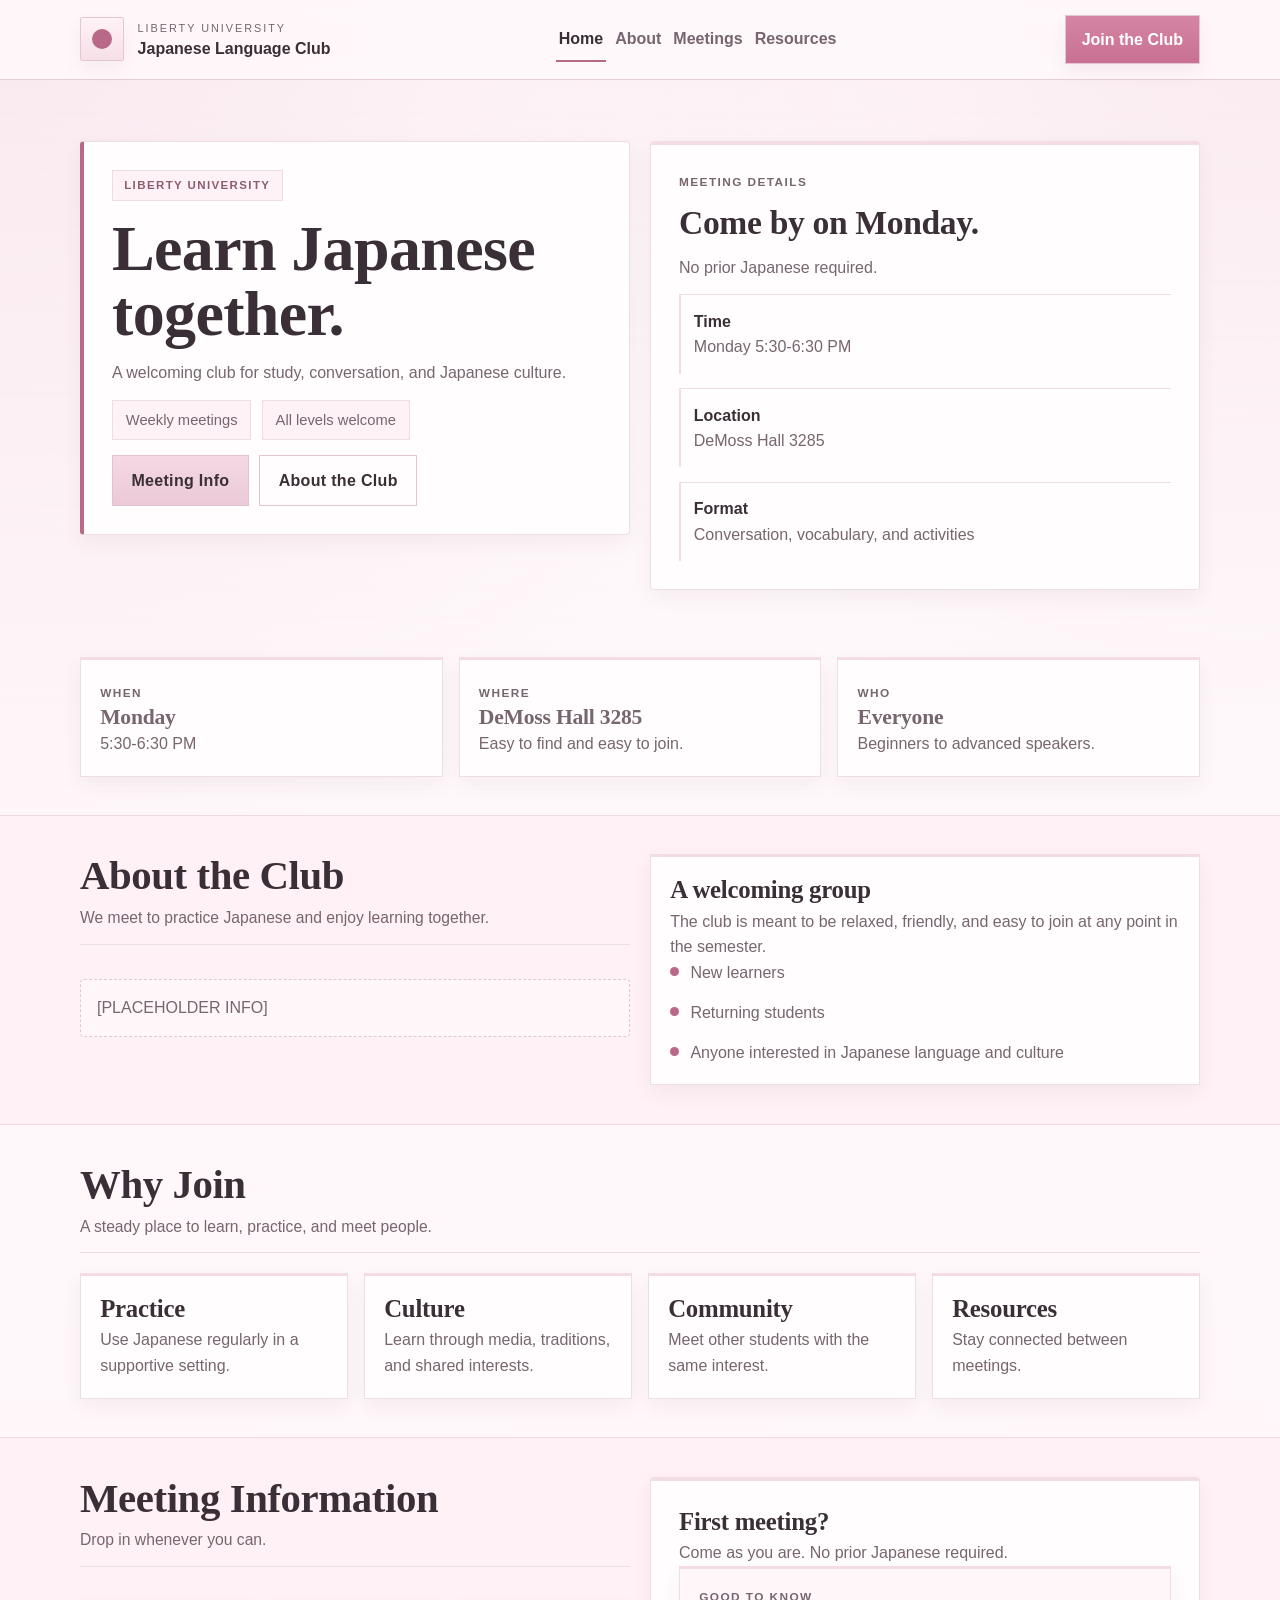
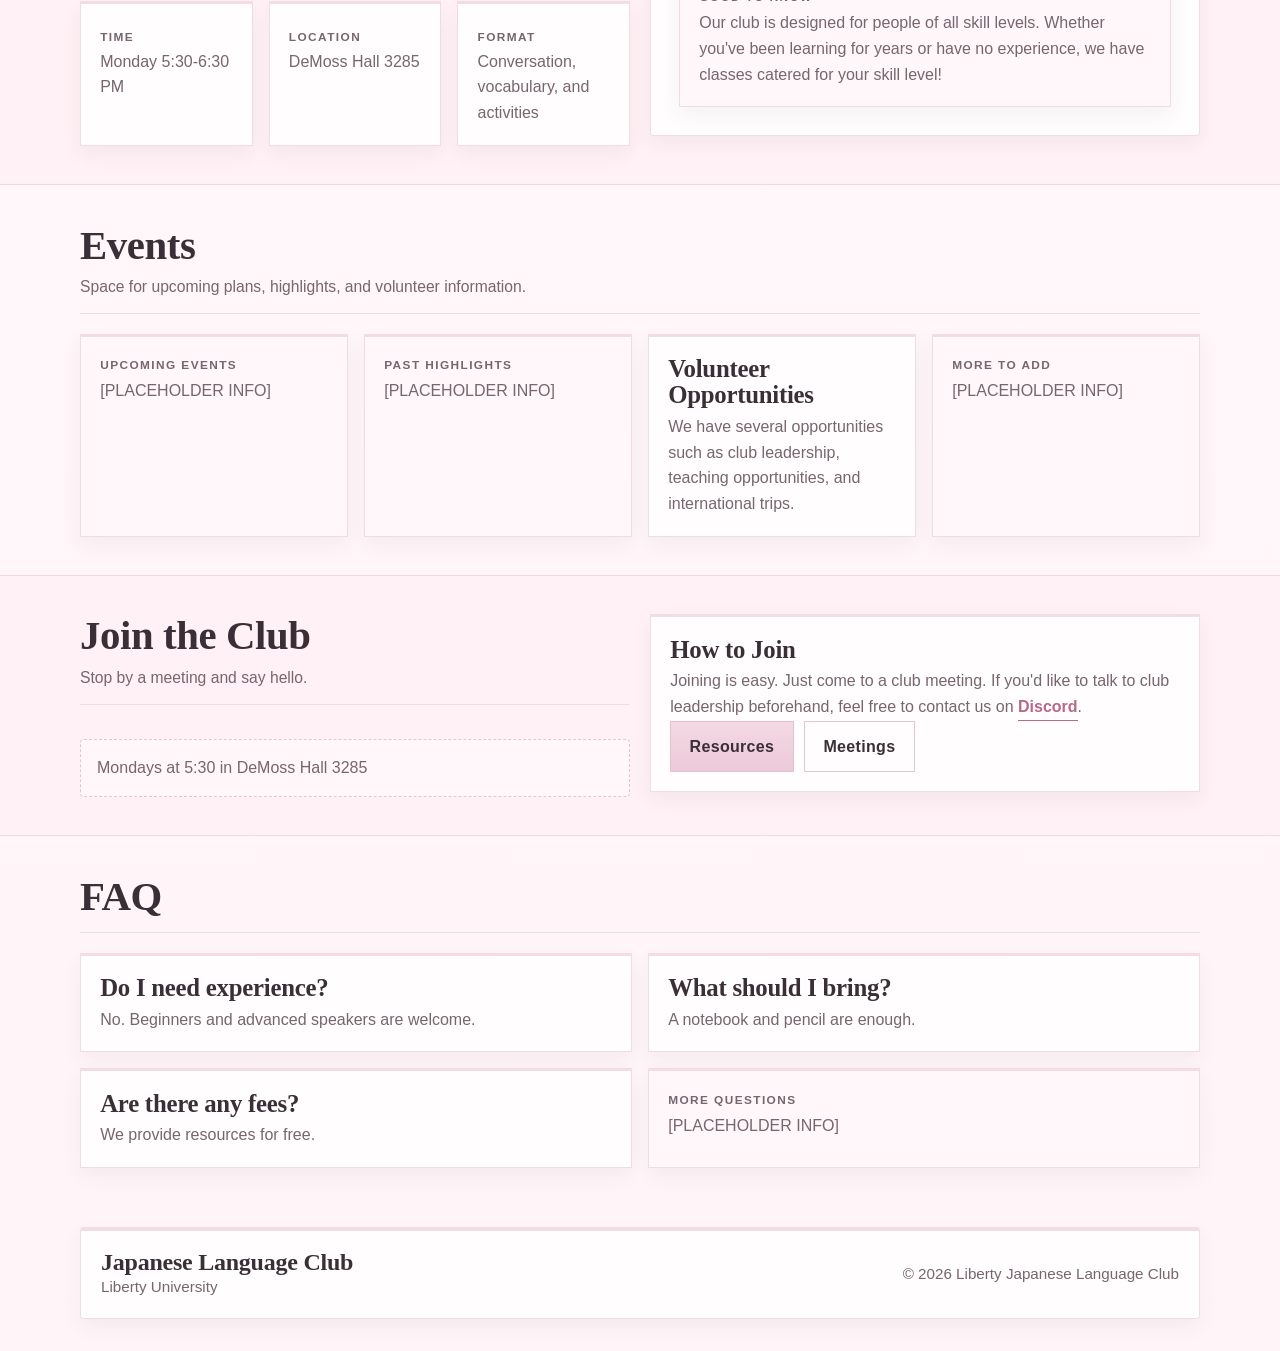
==== commit 7a6cbb00: "big visual update" ====
--- a/index.html
+++ b/index.html
@@ -36,8 +36,7 @@
               <p class="pill">Liberty University</p>
               <h1 class="hero-title">Learn Japanese together.</h1>
               <p class="hero-lede">
-                A welcoming club for language practice, friendship, and
-                Japanese culture.
+                A welcoming club for study, conversation, and Japanese culture.
               </p>
             </div>
 
@@ -254,7 +253,13 @@
             <p>
               Joining is easy. Just come to a club meeting. If you'd like to
               talk to club leadership beforehand, feel free to contact us on
-              discord.
+              <a
+                class="resource-link"
+                href="http://discord.gg/kyBhywKwyK"
+                target="_blank"
+                rel="noreferrer"
+                >Discord</a
+              >.
             </p>
             <div class="hero-actions">
               <a class="button primary" href="resources.html">Resources</a>
--- a/styles.css
+++ b/styles.css
@@ -11,10 +11,10 @@
   --accent-soft: #f4dce6;
   --shadow-sm: 0 8px 20px rgba(90, 54, 72, 0.06);
   --shadow-md: 0 18px 40px rgba(90, 54, 72, 0.08);
-  --radius-xl: 24px;
-  --radius-lg: 18px;
-  --radius-md: 14px;
-  --radius-sm: 999px;
+  --radius-xl: 14px;
+  --radius-lg: 8px;
+  --radius-md: 4px;
+  --radius-sm: 0;
   --max-width: 1120px;
 }
 
@@ -38,6 +38,16 @@
   line-height: 1.6;
 }
 
+body::before {
+  content: "";
+  position: fixed;
+  inset: 0;
+  pointer-events: none;
+  opacity: 0.2;
+  background-image: linear-gradient(rgba(185, 104, 135, 0.08) 1px, transparent 1px);
+  background-size: 100% 28px;
+}
+
 img {
   display: block;
   max-width: 100%;
@@ -89,7 +99,7 @@
   z-index: 30;
   background: rgba(255, 248, 250, 0.94);
   border-bottom: 1px solid rgba(228, 198, 211, 0.85);
-  backdrop-filter: blur(10px);
+  backdrop-filter: blur(8px);
 }
 
 .header-inner {
@@ -111,7 +121,7 @@
   width: 44px;
   height: 44px;
   flex: 0 0 44px;
-  border-radius: 14px;
+  border-radius: 2px;
   border: 1px solid var(--line-strong);
   background: linear-gradient(180deg, #fff3f7, #f6dfe8);
   position: relative;
@@ -160,15 +170,17 @@
 }
 
 .site-nav a {
-  padding: 0.55rem 0.9rem;
+  padding: 0.55rem 0.2rem;
   color: var(--text-soft);
   font-weight: 600;
+  border-bottom: 2px solid transparent;
 }
 
 .site-nav a:hover,
 .site-nav a[aria-current="page"] {
-  background: var(--surface);
   color: var(--text);
+  background: transparent;
+  border-bottom-color: var(--accent);
 }
 
 .nav-cta {
@@ -180,6 +192,7 @@
   background: linear-gradient(180deg, #d685a5, #c87192);
   color: #fff;
   font-weight: 600;
+  box-shadow: var(--shadow-sm);
 }
 
 .nav-cta:hover,
@@ -214,13 +227,15 @@
   background: var(--surface);
   border: 1px solid var(--line);
   box-shadow: var(--shadow-sm);
+  position: relative;
+  z-index: 1;
 }
 
 .hero-card,
 .spotlight-panel,
 .cta-panel,
 .footer-card {
-  border-radius: var(--radius-xl);
+  border-radius: var(--radius-md);
 }
 
 .card,
@@ -230,13 +245,22 @@
 .placeholder-box,
 .resource-card,
 .stat-band {
-  border-radius: var(--radius-lg);
+  border-radius: var(--radius-sm);
 }
 
 .hero-card,
 .spotlight-panel,
 .cta-panel {
   padding: 1.75rem;
+}
+
+.hero-card {
+  border-left: 4px solid var(--accent);
+}
+
+.spotlight-panel,
+.cta-panel {
+  border-top: 4px solid var(--accent-soft);
 }
 
 .page-hero .hero-card {
@@ -337,6 +361,7 @@
   background: var(--surface);
   color: var(--text);
   font-weight: 600;
+  letter-spacing: 0.02em;
 }
 
 .button.primary {
@@ -374,6 +399,8 @@
 .spotlight-item {
   padding: 0.85rem 0;
   border-top: 1px solid var(--line);
+  padding-left: 0.8rem;
+  border-left: 2px solid var(--accent-soft);
 }
 
 .section {
@@ -390,6 +417,8 @@
   display: grid;
   gap: 0.45rem;
   margin-bottom: 1.25rem;
+  padding-bottom: 0.85rem;
+  border-bottom: 1px solid var(--line);
 }
 
 .section-title {
@@ -437,6 +466,7 @@
 .resource-card,
 .stat-band {
   padding: 1.2rem;
+  border-top: 3px solid var(--accent-soft);
 }
 
 .card h3,
@@ -490,7 +520,7 @@
   place-items: center;
   width: 64px;
   height: 64px;
-  border-radius: 18px;
+  border-radius: 2px;
   background: #f3dce5;
   color: var(--accent);
   font-weight: 700;
@@ -514,6 +544,7 @@
   width: fit-content;
   color: var(--accent);
   font-weight: 600;
+  border-bottom: 1px solid currentColor;
 }
 
 .stat-value {
@@ -528,6 +559,7 @@
 
 .footer-card {
   padding: 1.15rem 1.25rem;
+  border-top: 4px solid var(--accent-soft);
 }
 
 .footer-inner {
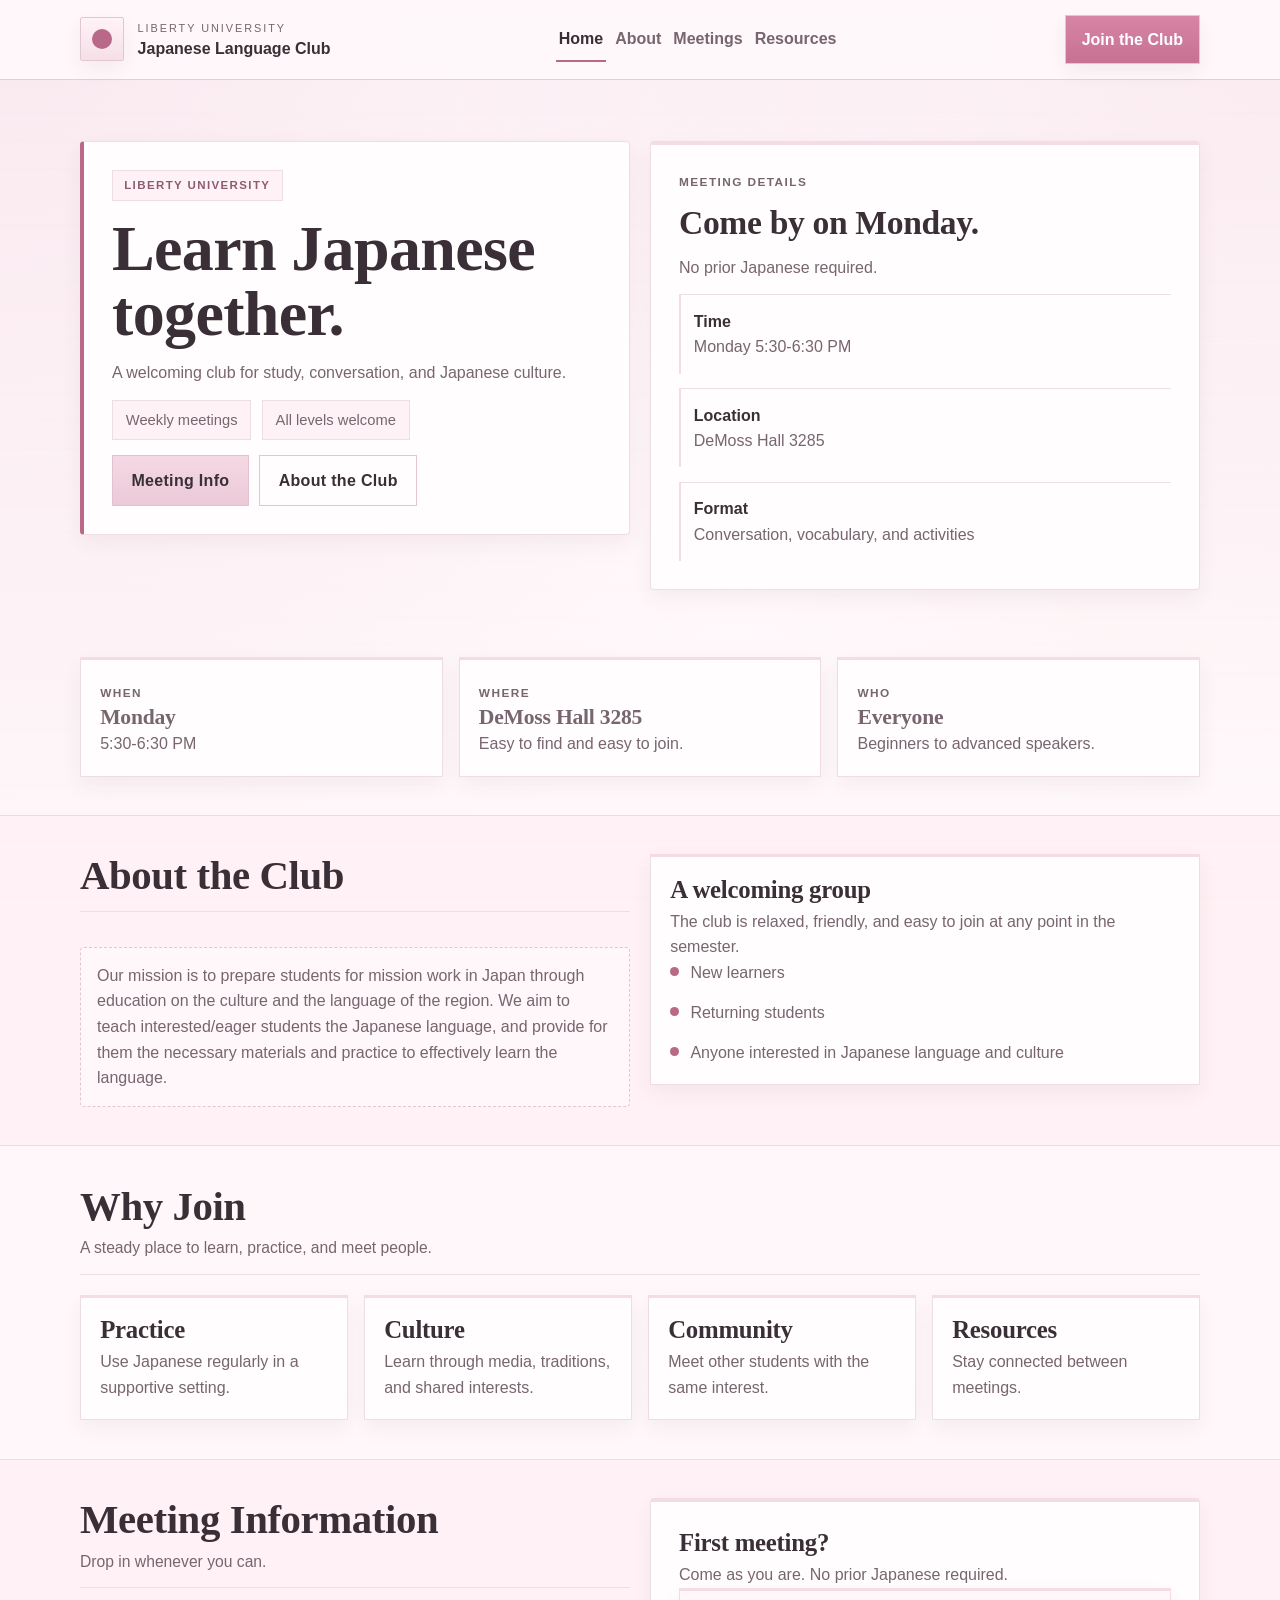
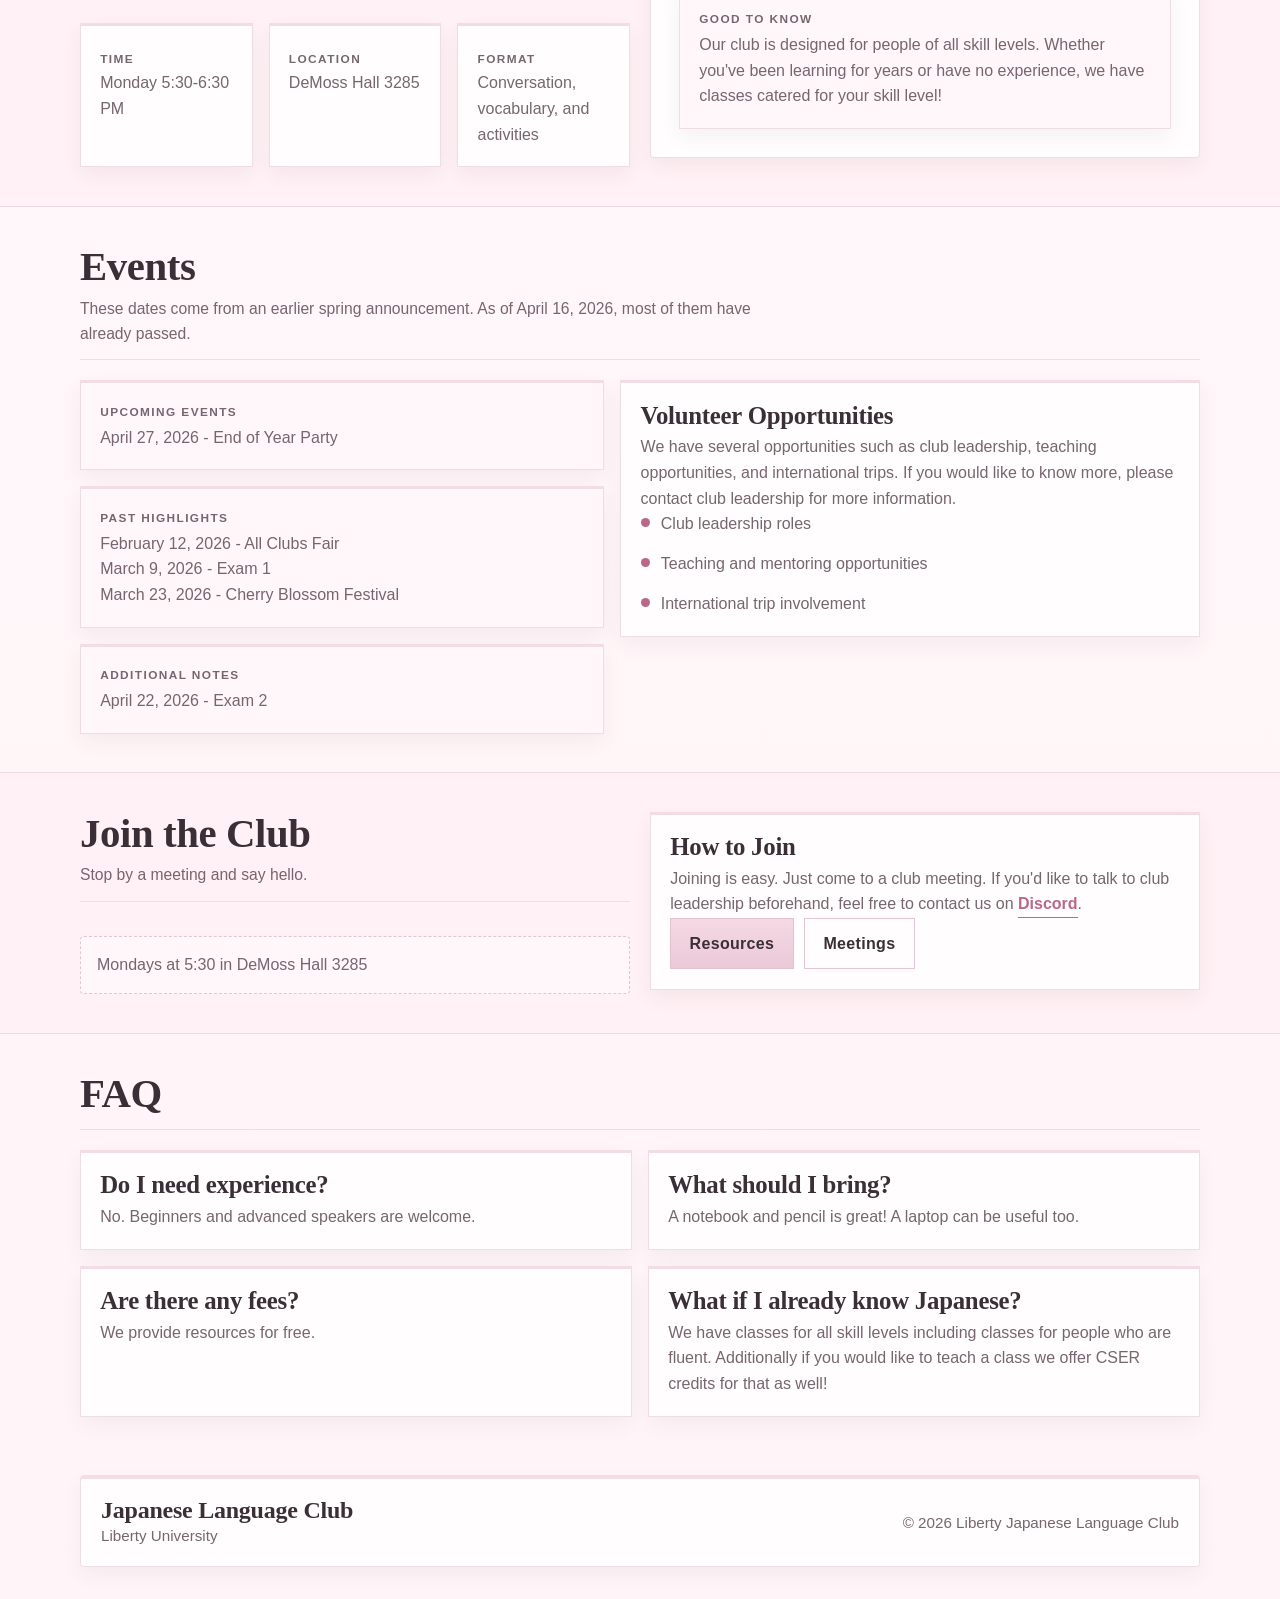
==== commit 250e3e95: "info changes" ====
--- a/index.html
+++ b/index.html
@@ -1,4 +1,4 @@
-<!doctype html>
+﻿<!doctype html>
 <html lang="en">
   <head>
     <meta charset="UTF-8" />
@@ -101,18 +101,21 @@
           <div class="stack">
             <div class="section-heading">
               <h2 class="section-title">About the Club</h2>
-              <p class="section-subtitle">
-                We meet to practice Japanese and enjoy learning together.
-              </p>
-            </div>
-            <div class="notice">[PLACEHOLDER INFO]</div>
+            </div>
+            <div class="notice">
+              Our mission is to prepare students for mission work in Japan
+              through education on the culture and the language of the region.
+              We aim to teach interested/eager students the Japanese language,
+              and provide for them the necessary materials and practice to
+              effectively learn the language.
+            </div>
           </div>
 
           <div class="card">
             <h3>A welcoming group</h3>
             <p>
-              The club is meant to be relaxed, friendly, and easy to join at
-              any point in the semester.
+              The club is relaxed, friendly, and easy to join at any point in
+              the semester.
             </p>
             <div class="accent-list" aria-label="Who the club is for">
               <div class="accent-item">
@@ -167,9 +170,7 @@
           <div class="stack">
             <div class="section-heading">
               <h2 class="section-title">Meeting Information</h2>
-              <p class="section-subtitle">
-                Drop in whenever you can.
-              </p>
+              <p class="section-subtitle">Drop in whenever you can.</p>
             </div>
 
             <div class="info-grid">
@@ -208,29 +209,52 @@
           <div class="section-heading">
             <h2 class="section-title">Events</h2>
             <p class="section-subtitle">
-              Space for upcoming plans, highlights, and volunteer information.
+              These dates come from an earlier spring announcement. As of April
+              16, 2026, most of them have already passed.
             </p>
           </div>
 
-          <div class="card-grid">
-            <article class="placeholder-box">
-              <strong>Upcoming Events</strong>
-              <p>[PLACEHOLDER INFO]</p>
-            </article>
-            <article class="placeholder-box">
-              <strong>Past Highlights</strong>
-              <p>[PLACEHOLDER INFO]</p>
-            </article>
+          <div class="events-layout">
+            <div class="events-list">
+              <article class="placeholder-box">
+                <strong>Upcoming Events</strong>
+                <p>April 27, 2026 - End of Year Party</p>
+              </article>
+              <article class="placeholder-box">
+                <strong>Past Highlights</strong>
+                <p>
+                  February 12, 2026 - All Clubs Fair<br />
+                  March 9, 2026 - Exam 1<br />
+                  March 23, 2026 - Cherry Blossom Festival
+                </p>
+              </article>
+              <article class="placeholder-box">
+                <strong>Additional Notes</strong>
+                <p>April 22, 2026 - Exam 2</p>
+              </article>
+            </div>
+
             <article class="card">
               <h3>Volunteer Opportunities</h3>
               <p>
                 We have several opportunities such as club leadership, teaching
-                opportunities, and international trips.
+                opportunities, and international trips. If you would like to
+                know more, please contact club leadership for more information.
               </p>
-            </article>
-            <article class="placeholder-box">
-              <strong>More To Add</strong>
-              <p>[PLACEHOLDER INFO]</p>
+              <div class="accent-list" aria-label="Volunteer examples">
+                <div class="accent-item">
+                  <span class="accent-mark" aria-hidden="true"></span>
+                  <p>Club leadership roles</p>
+                </div>
+                <div class="accent-item">
+                  <span class="accent-mark" aria-hidden="true"></span>
+                  <p>Teaching and mentoring opportunities</p>
+                </div>
+                <div class="accent-item">
+                  <span class="accent-mark" aria-hidden="true"></span>
+                  <p>International trip involvement</p>
+                </div>
+              </div>
             </article>
           </div>
         </div>
@@ -241,9 +265,7 @@
           <div class="stack">
             <div class="section-heading">
               <h2 class="section-title">Join the Club</h2>
-              <p class="section-subtitle">
-                Stop by a meeting and say hello.
-              </p>
+              <p class="section-subtitle">Stop by a meeting and say hello.</p>
             </div>
             <div class="notice">Mondays at 5:30 in DeMoss Hall 3285</div>
           </div>
@@ -282,15 +304,19 @@
             </article>
             <article class="card">
               <h3>What should I bring?</h3>
-              <p>A notebook and pencil are enough.</p>
+              <p>A notebook and pencil is great! A laptop can be useful too.</p>
             </article>
             <article class="card">
               <h3>Are there any fees?</h3>
               <p>We provide resources for free.</p>
             </article>
-            <article class="placeholder-box">
-              <strong>More Questions</strong>
-              <p>[PLACEHOLDER INFO]</p>
+            <article class="card">
+              <h3>What if I already know Japanese?</h3>
+              <p>
+                We have classes for all skill levels including classes for
+                people who are fluent. Additionally if you would like to teach
+                a class we offer CSER credits for that as well!
+              </p>
             </article>
           </div>
         </div>
--- a/styles.css
+++ b/styles.css
@@ -378,6 +378,17 @@
   gap: 0.85rem;
 }
 
+.resources-hero .hero-grid {
+  grid-template-columns: 1fr;
+  align-items: start;
+}
+
+.resources-hero .hero-card {
+  display: grid;
+  align-content: start;
+  max-width: 760px;
+}
+
 .spotlight-label,
 .info-item strong,
 .stat-label,
@@ -437,7 +448,8 @@
 .people-grid,
 .info-grid,
 .stat-grid,
-.mini-grid {
+.mini-grid,
+.events-list {
   display: grid;
   gap: 1rem;
 }
@@ -456,6 +468,17 @@
 .info-grid,
 .stat-grid {
   grid-template-columns: repeat(3, minmax(0, 1fr));
+}
+
+.events-layout {
+  display: grid;
+  grid-template-columns: minmax(0, 0.95fr) minmax(280px, 1.05fr);
+  gap: 1rem;
+  align-items: start;
+}
+
+.events-list {
+  grid-template-columns: 1fr;
 }
 
 .card,
@@ -597,7 +620,8 @@
   .feature-grid,
   .people-grid,
   .info-grid,
-  .stat-grid {
+  .stat-grid,
+  .events-layout {
     grid-template-columns: repeat(2, minmax(0, 1fr));
   }
 }
@@ -617,7 +641,8 @@
   .info-grid,
   .stat-grid,
   .mini-grid,
-  .timeline-card {
+  .timeline-card,
+  .events-layout {
     grid-template-columns: 1fr;
   }
 
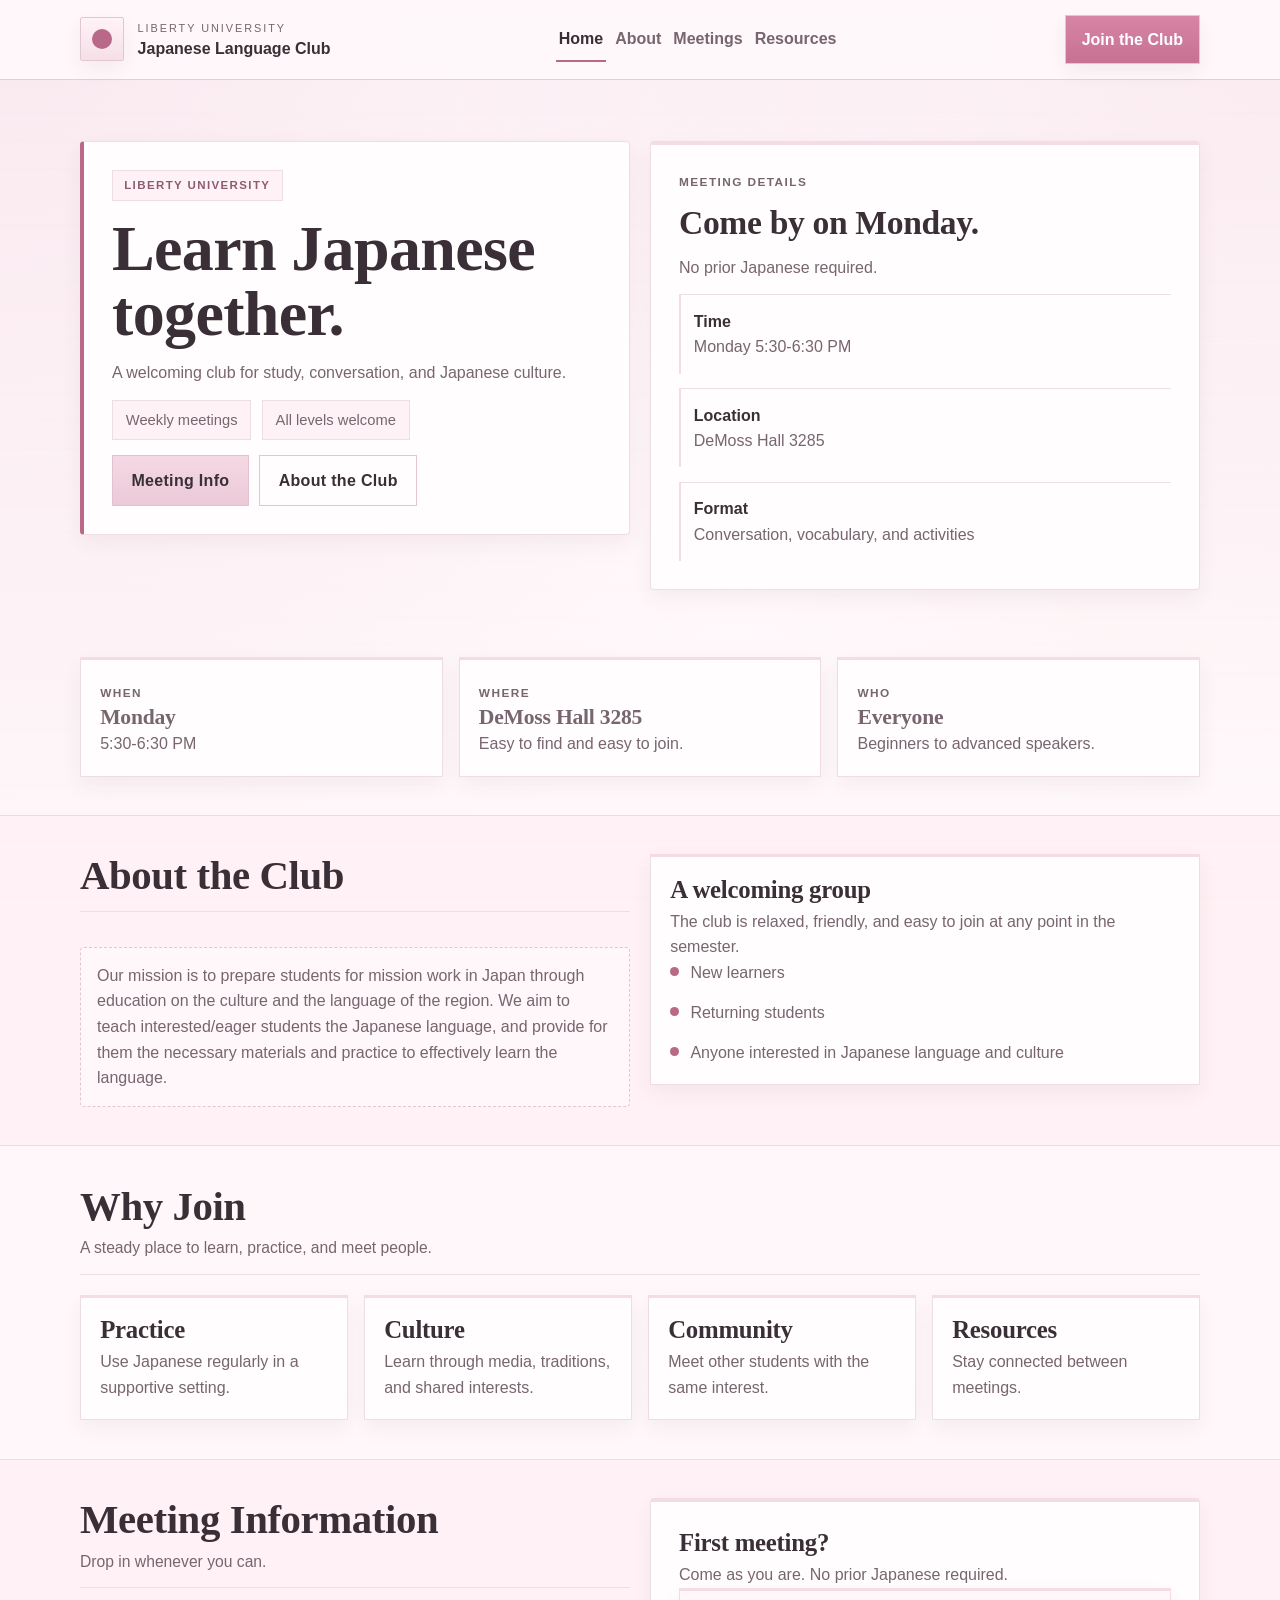
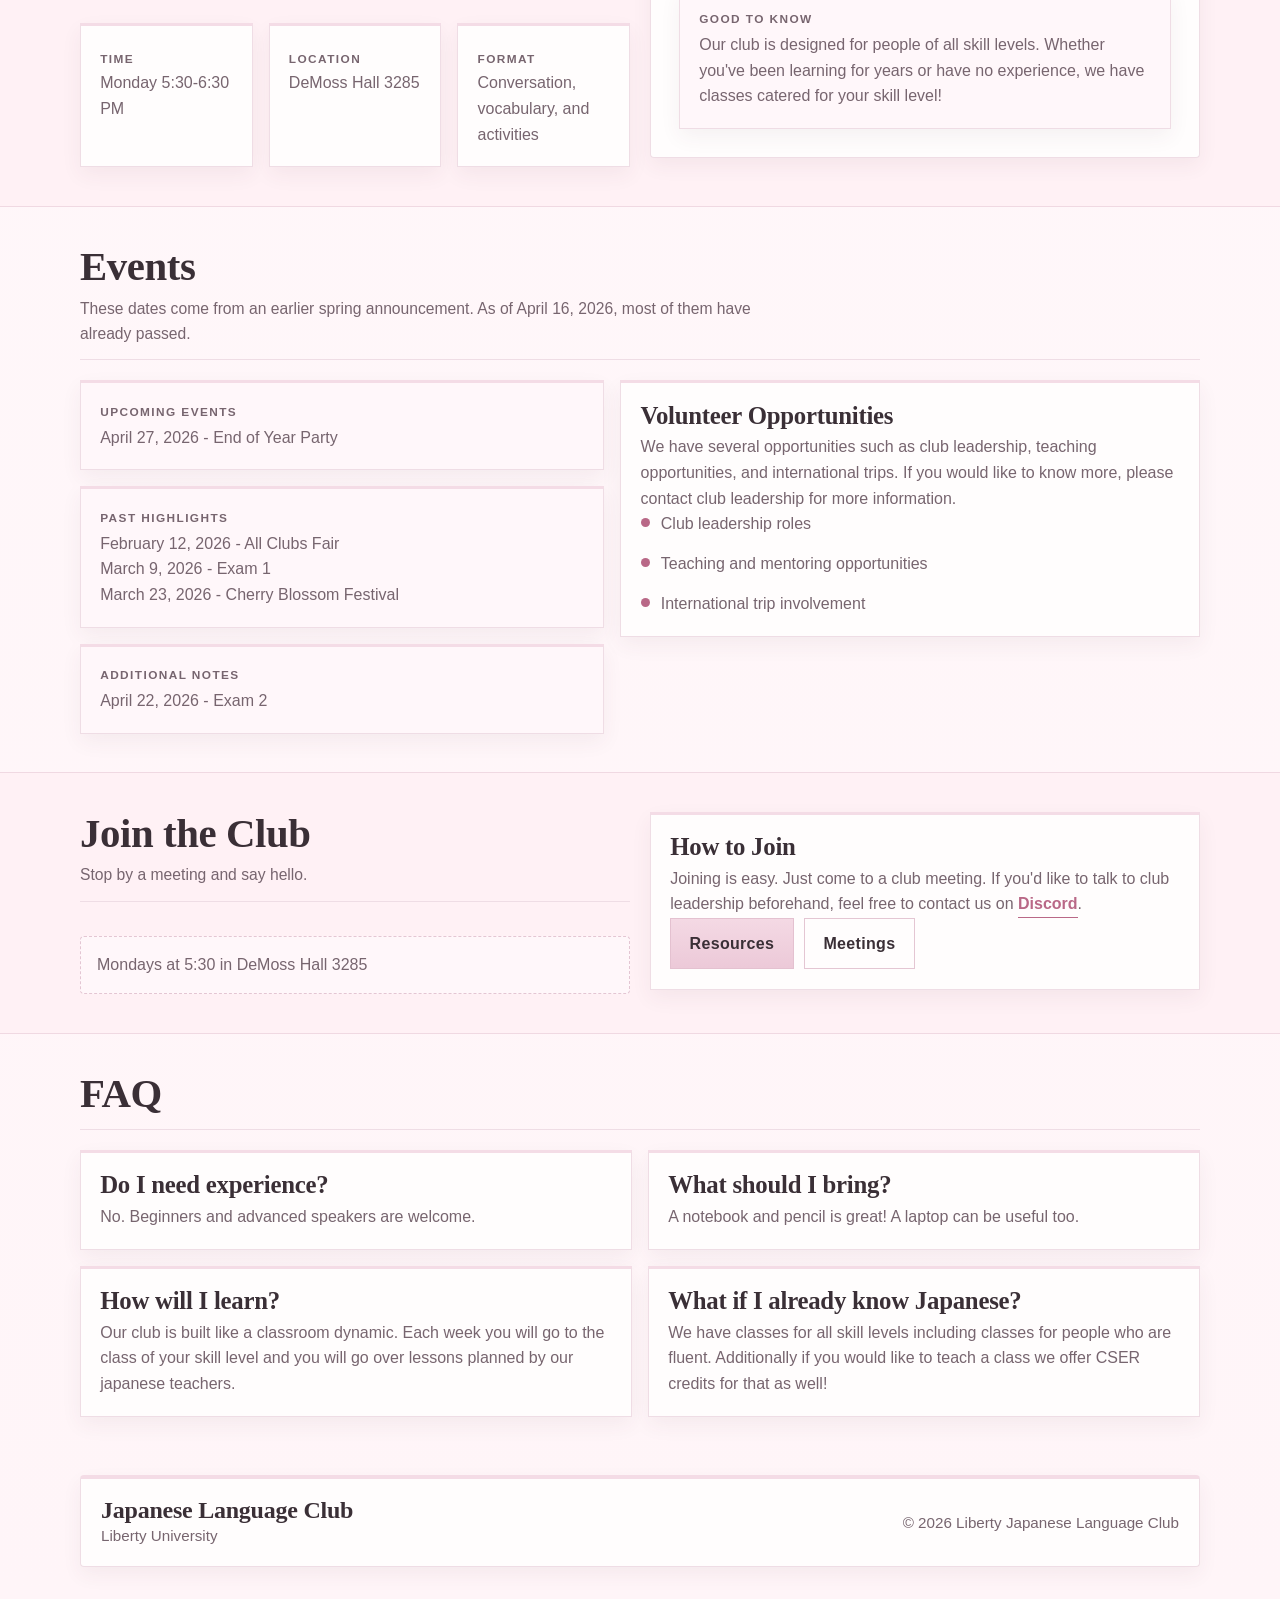
==== commit 394db9d6: "Update index.html" ====
--- a/index.html
+++ b/index.html
@@ -307,15 +307,19 @@
               <p>A notebook and pencil is great! A laptop can be useful too.</p>
             </article>
             <article class="card">
-              <h3>Are there any fees?</h3>
-              <p>We provide resources for free.</p>
+              <h3>How will I learn?</h3>
+              <p>
+                Our club is built like a classroom dynamic. Each week you will
+                go to the class of your skill level and you will go over lessons
+                planned by our japanese teachers.
+              </p>
             </article>
             <article class="card">
               <h3>What if I already know Japanese?</h3>
               <p>
                 We have classes for all skill levels including classes for
-                people who are fluent. Additionally if you would like to teach
-                a class we offer CSER credits for that as well!
+                people who are fluent. Additionally if you would like to teach a
+                class we offer CSER credits for that as well!
               </p>
             </article>
           </div>
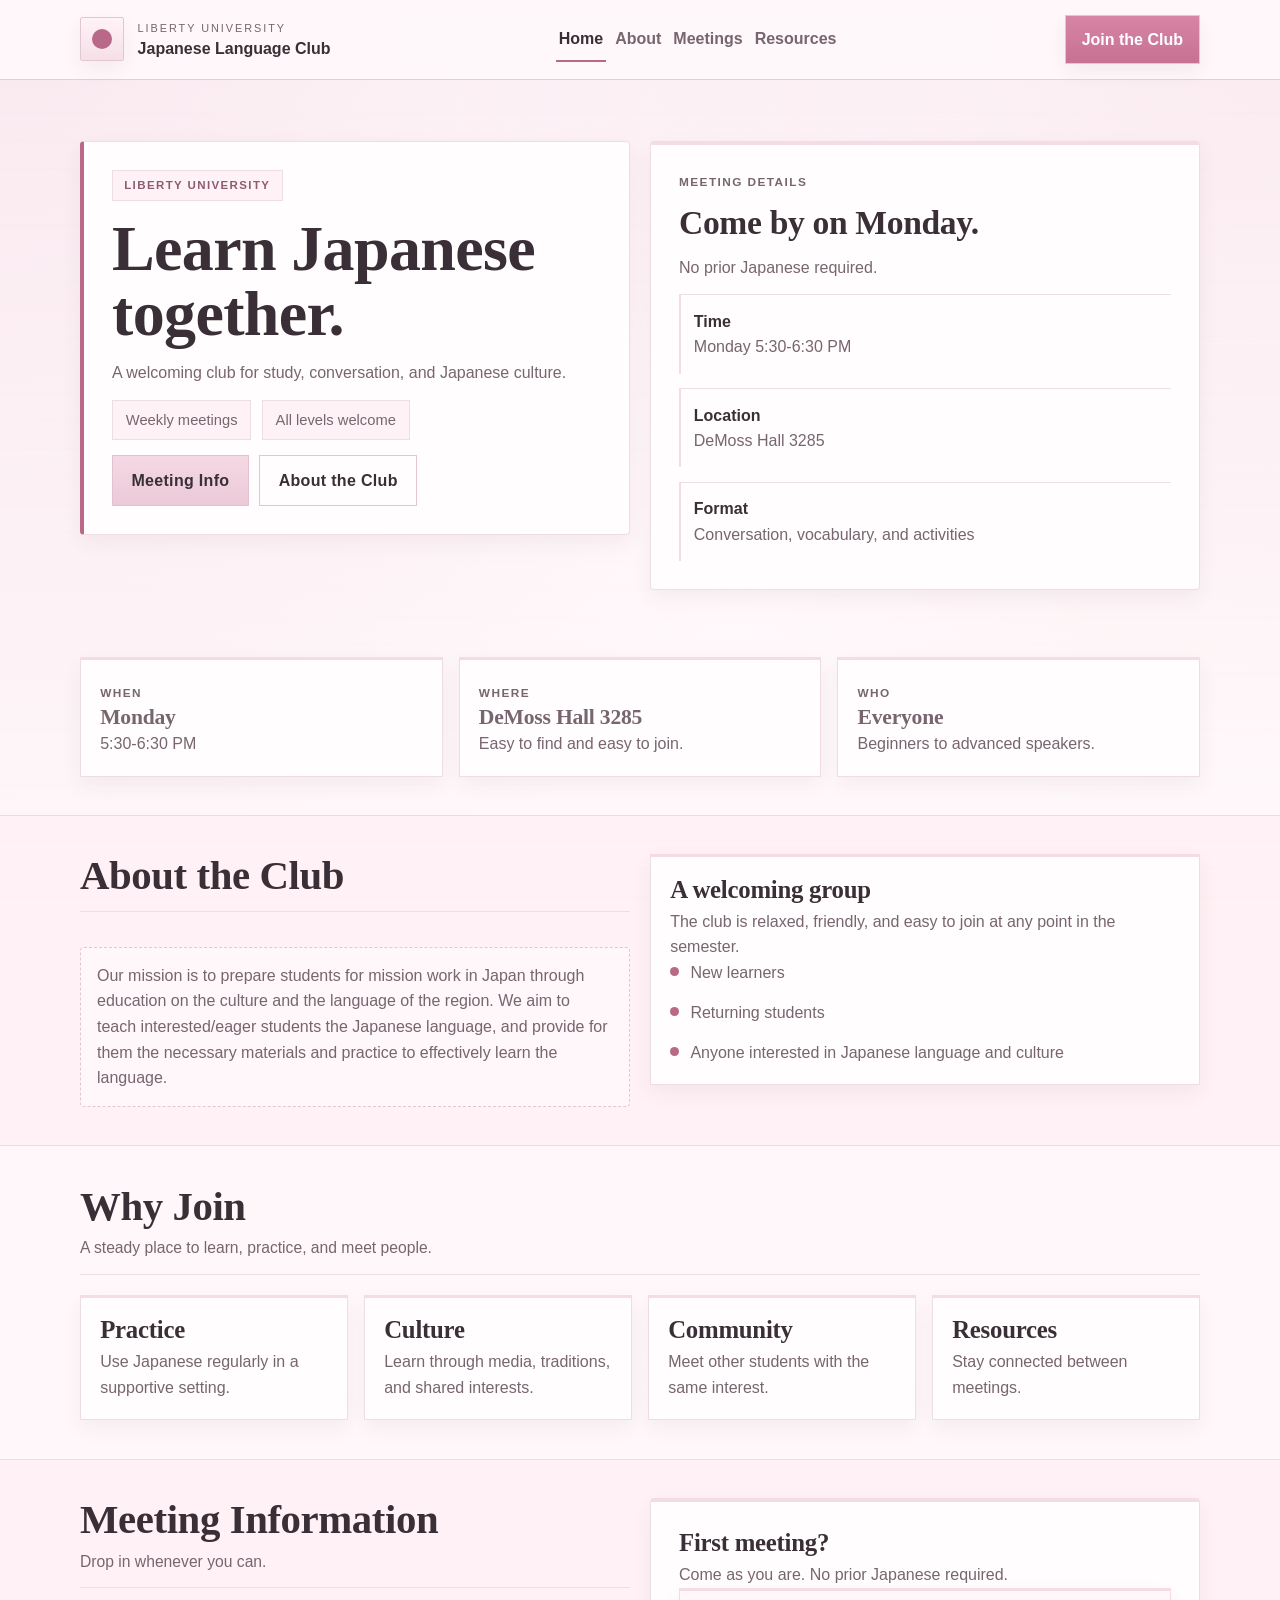
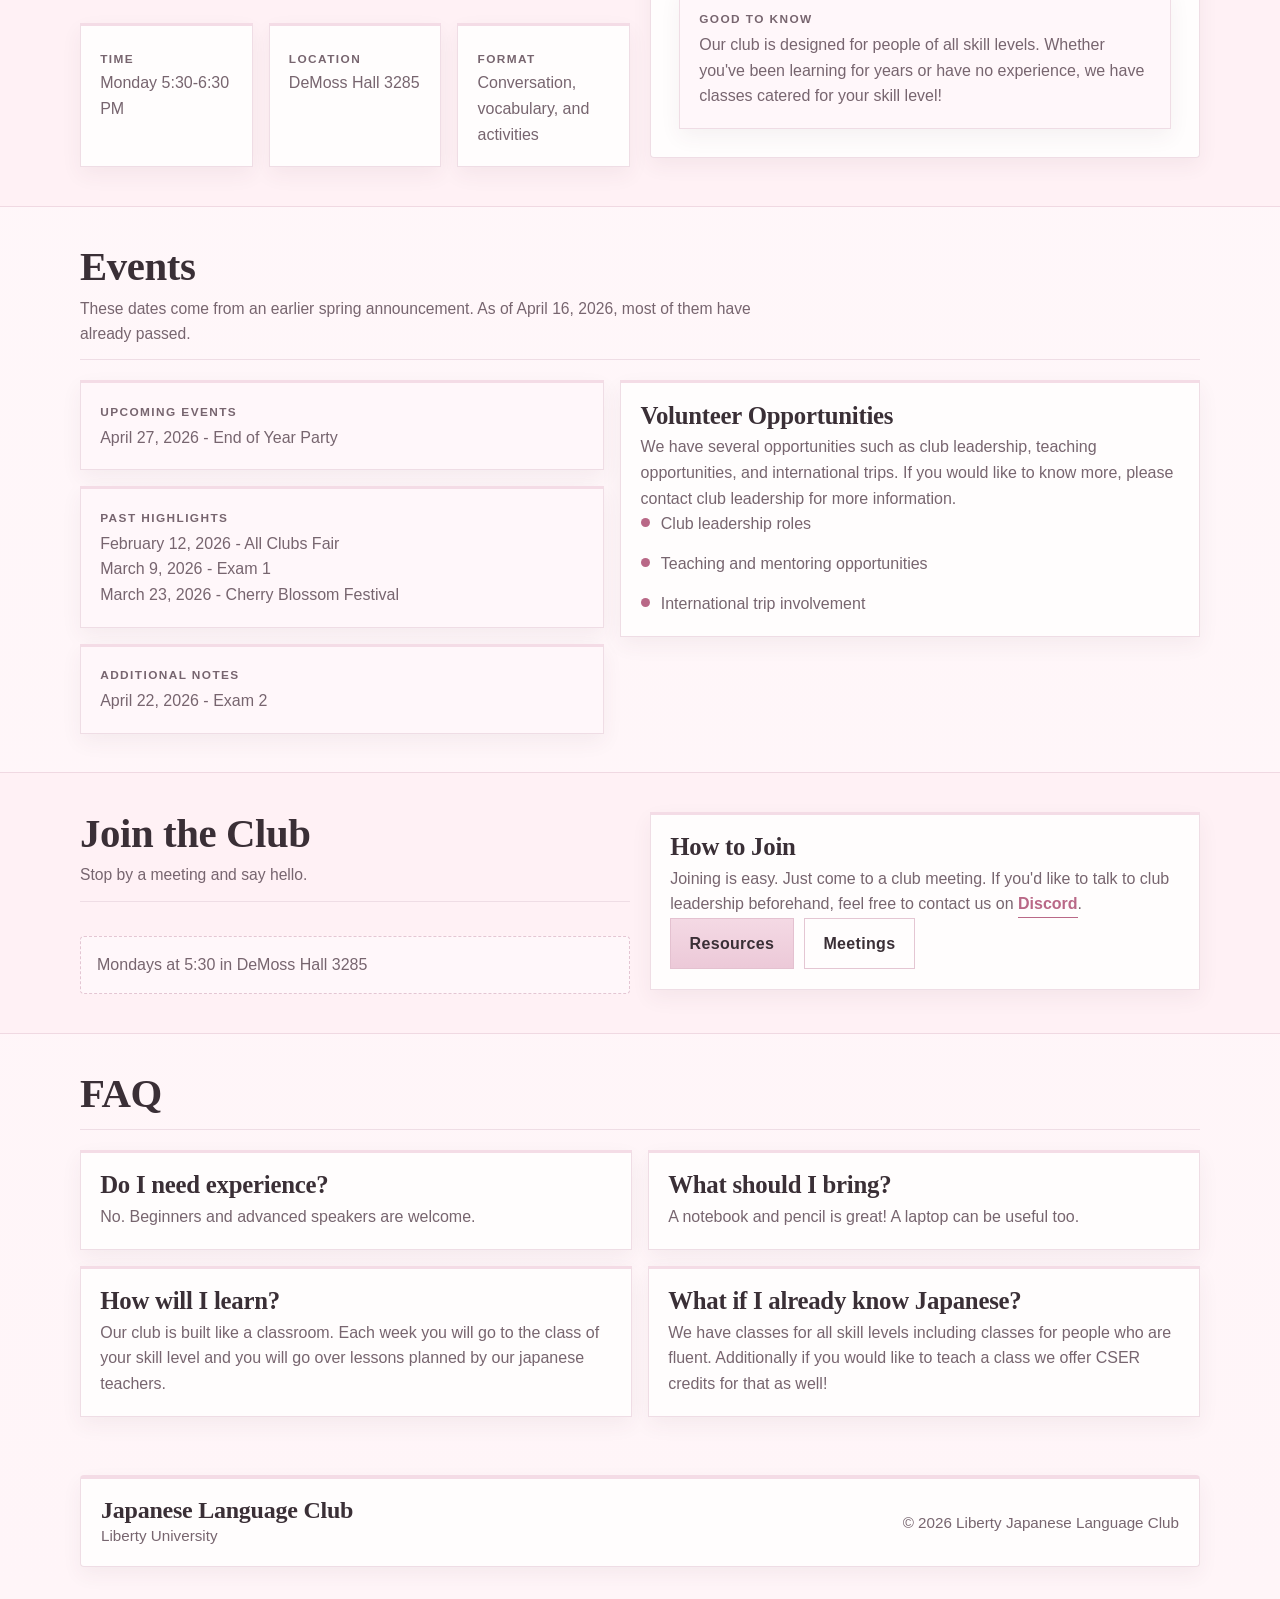
==== commit d547f1d8: "Update index.html" ====
--- a/index.html
+++ b/index.html
@@ -309,7 +309,7 @@
             <article class="card">
               <h3>How will I learn?</h3>
               <p>
-                Our club is built like a classroom dynamic. Each week you will
+                Our club is built like a classroom. Each week you will
                 go to the class of your skill level and you will go over lessons
                 planned by our japanese teachers.
               </p>
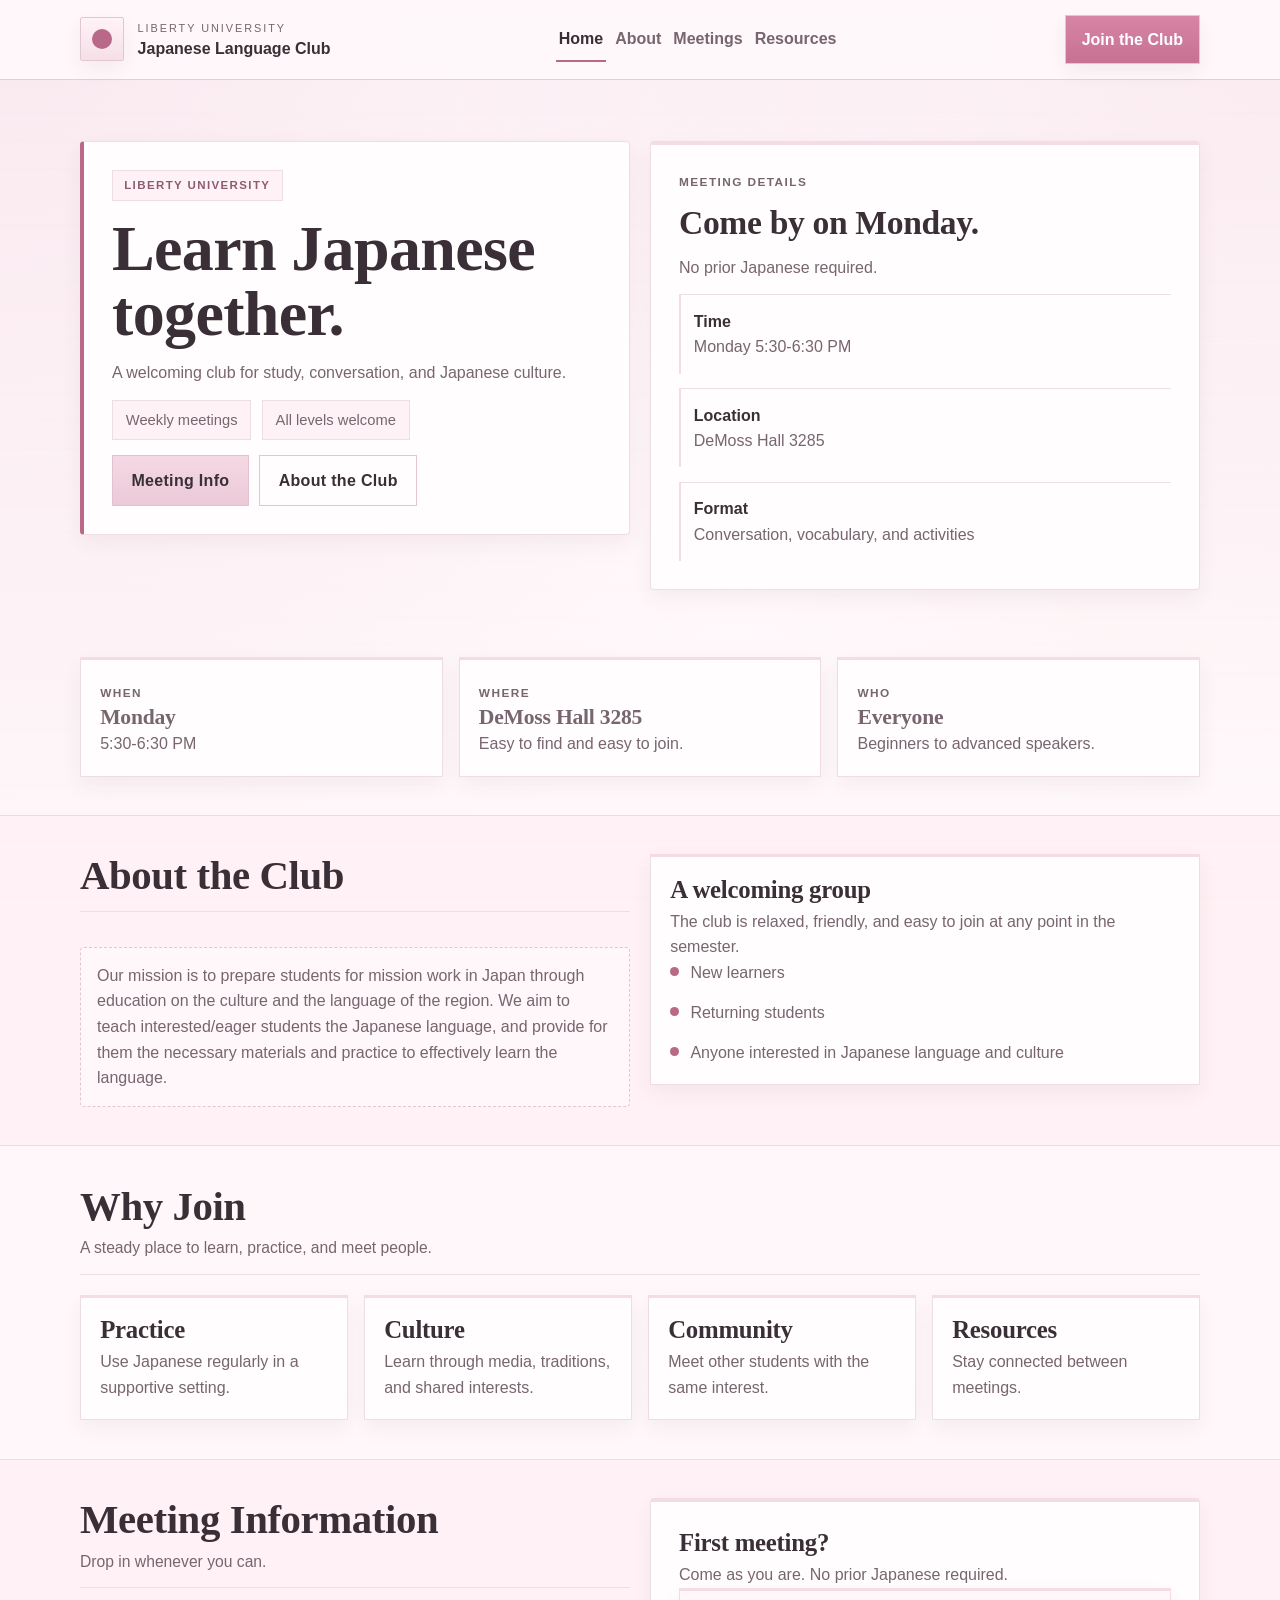
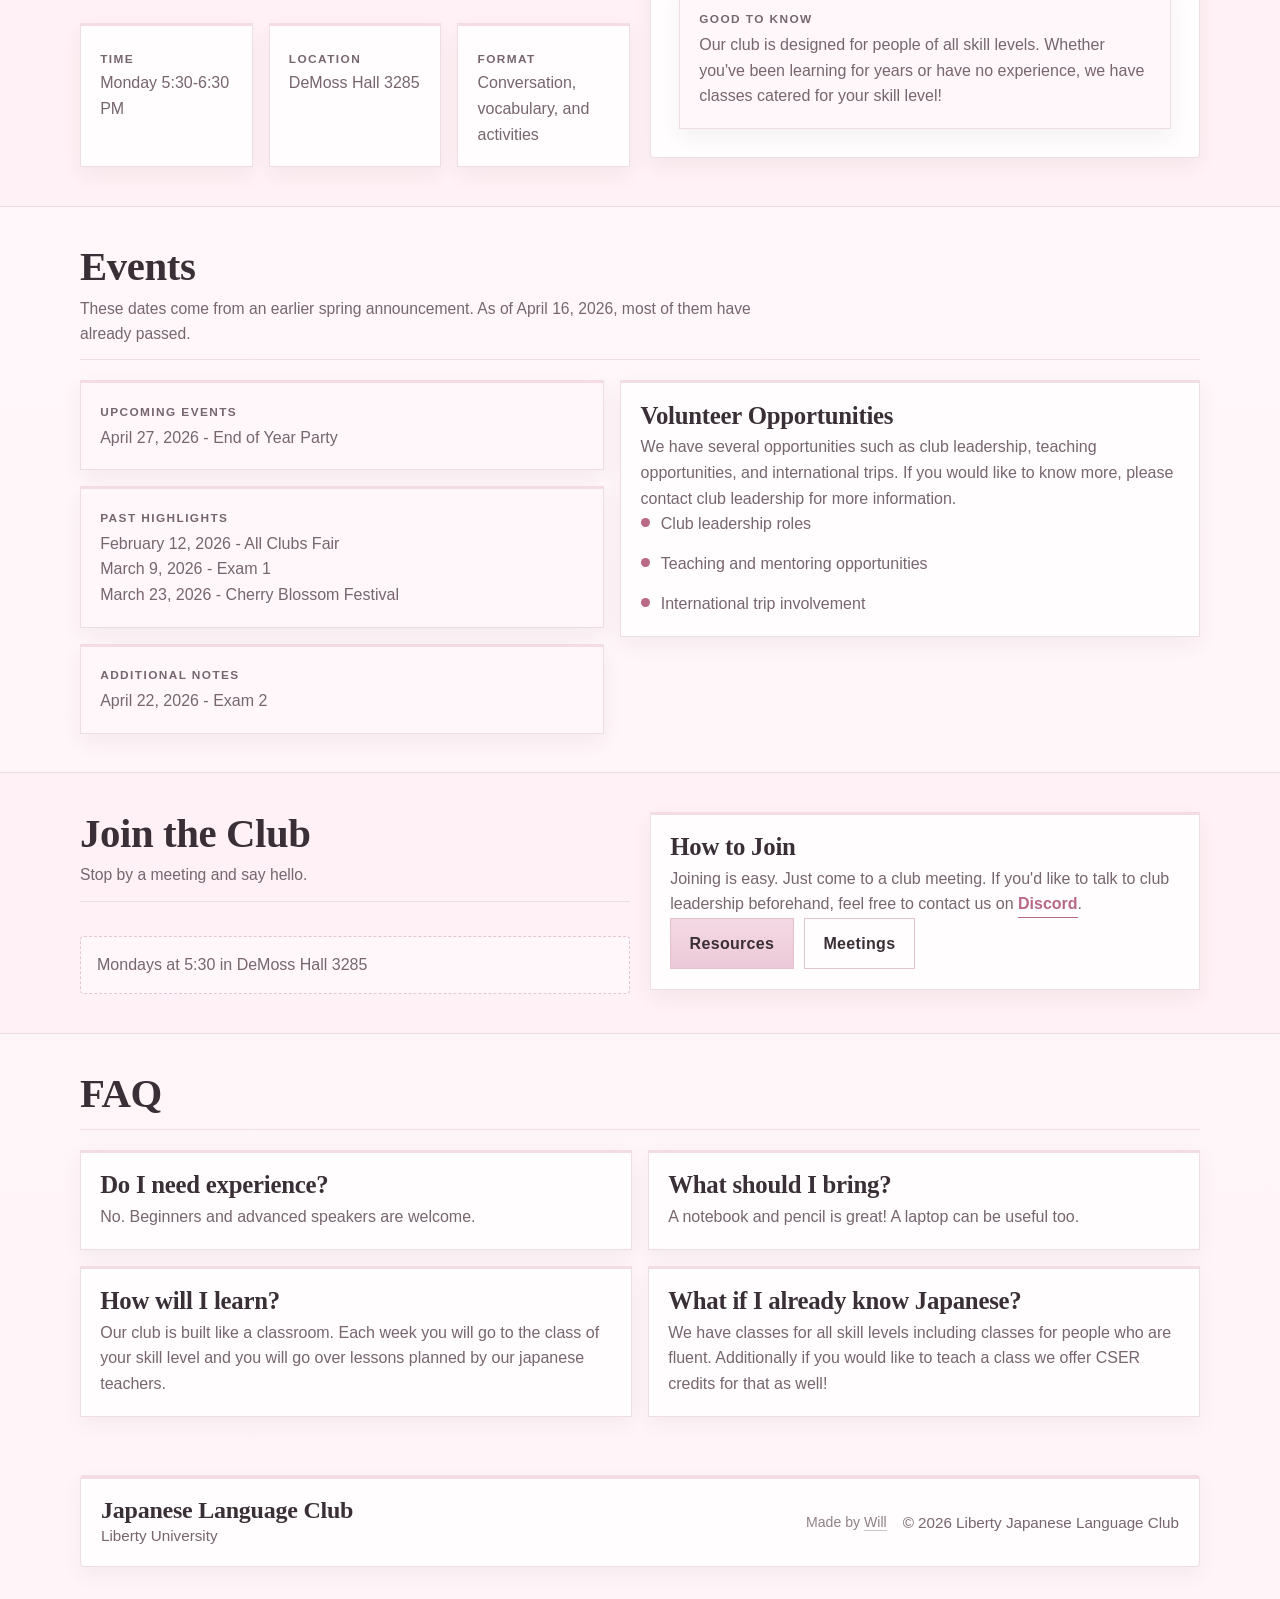
==== commit 91e5e3be: "added a made by will tag" ====
--- a/index.html
+++ b/index.html
@@ -334,7 +334,13 @@
             <p class="footer-mark">Japanese Language Club</p>
             <p class="footer-copy">Liberty University</p>
           </div>
-          <p class="footer-copy">&copy; 2026 Liberty Japanese Language Club</p>
+          <div class="footer-meta">
+            <p class="site-credit">
+              Made by
+              <a href="https://willcook.org" target="_blank" rel="noreferrer">Will</a>
+            </p>
+            <p class="footer-copy">&copy; 2026 Liberty Japanese Language Club</p>
+          </div>
         </div>
       </div>
     </footer>
--- a/styles.css
+++ b/styles.css
@@ -601,6 +601,25 @@
   font-size: 0.95rem;
 }
 
+.site-credit {
+  font-size: 0.88rem;
+  color: var(--text-soft);
+  opacity: 0.82;
+  white-space: nowrap;
+}
+
+.site-credit a {
+  color: inherit;
+  border-bottom: 1px solid rgba(119, 101, 111, 0.45);
+}
+
+.footer-meta {
+  display: flex;
+  align-items: center;
+  gap: 1rem;
+  flex-wrap: wrap;
+}
+
 @media (max-width: 980px) {
   .header-inner {
     flex-wrap: wrap;
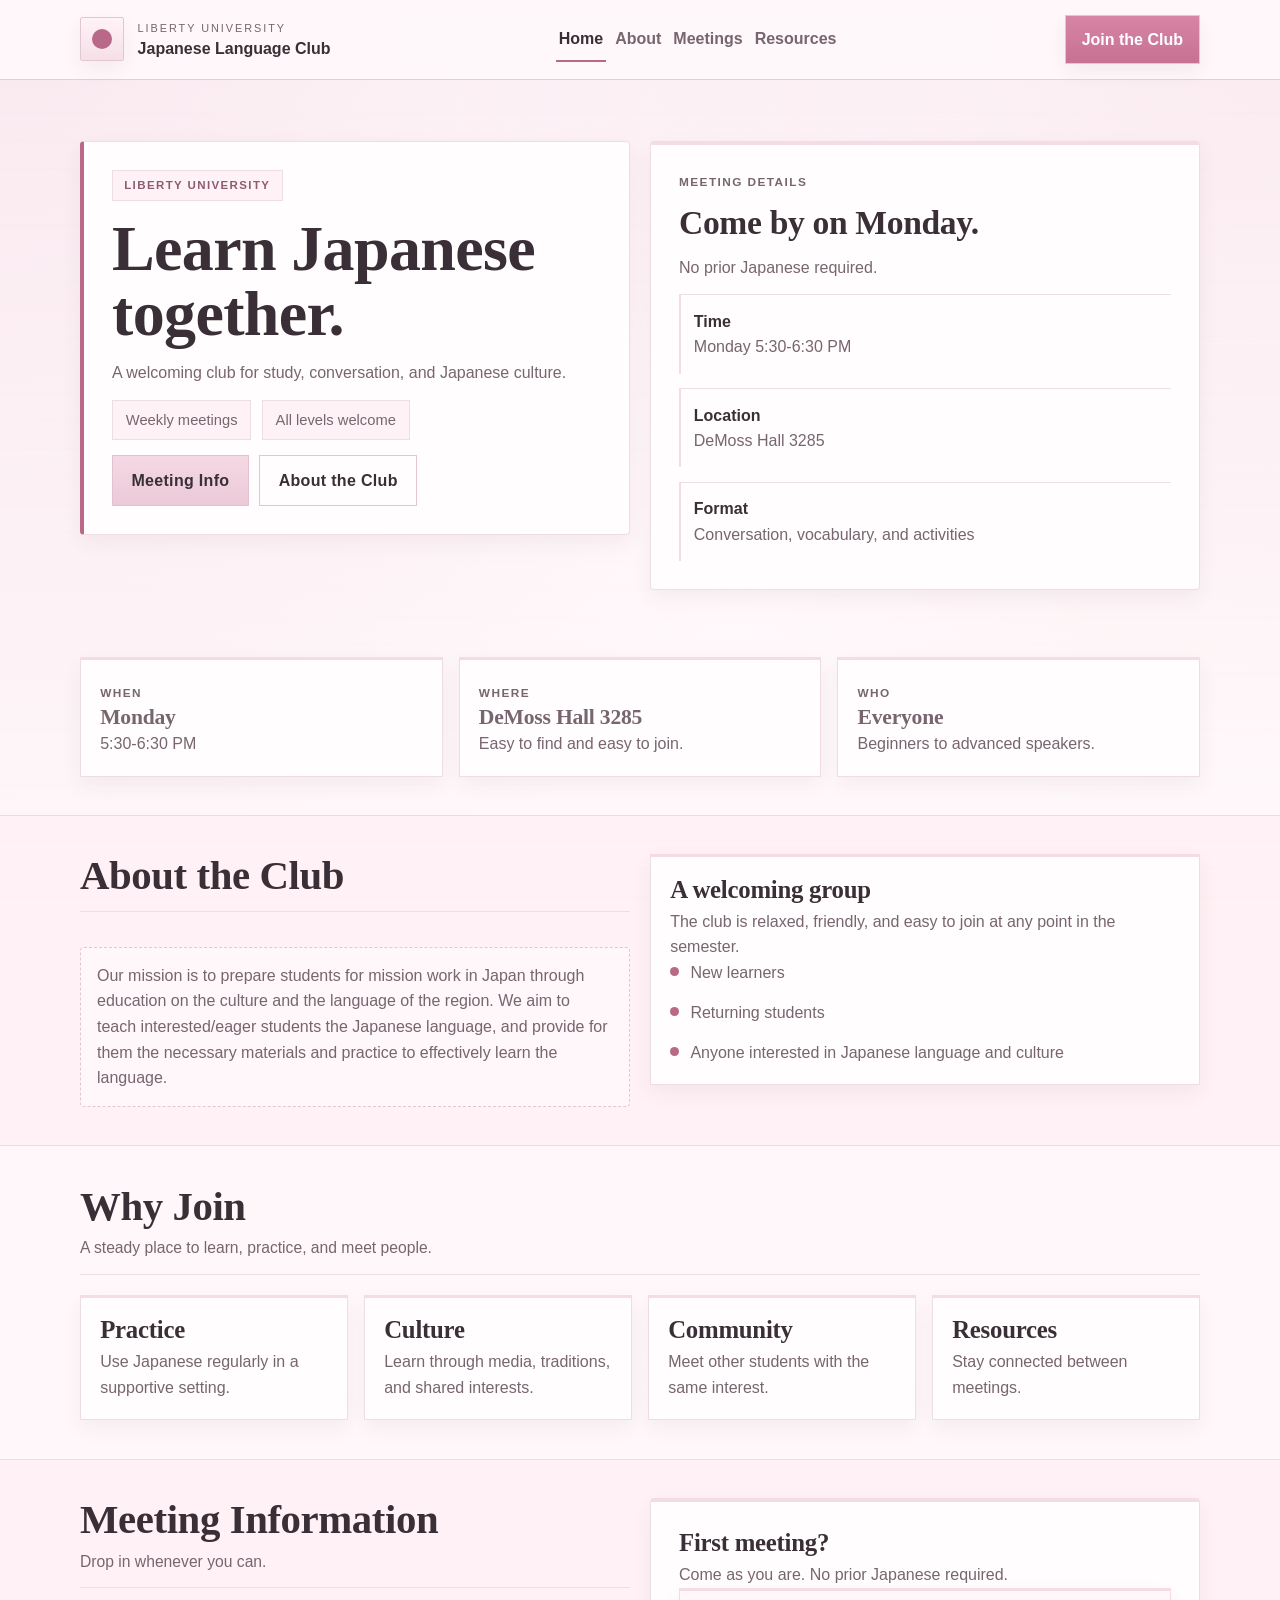
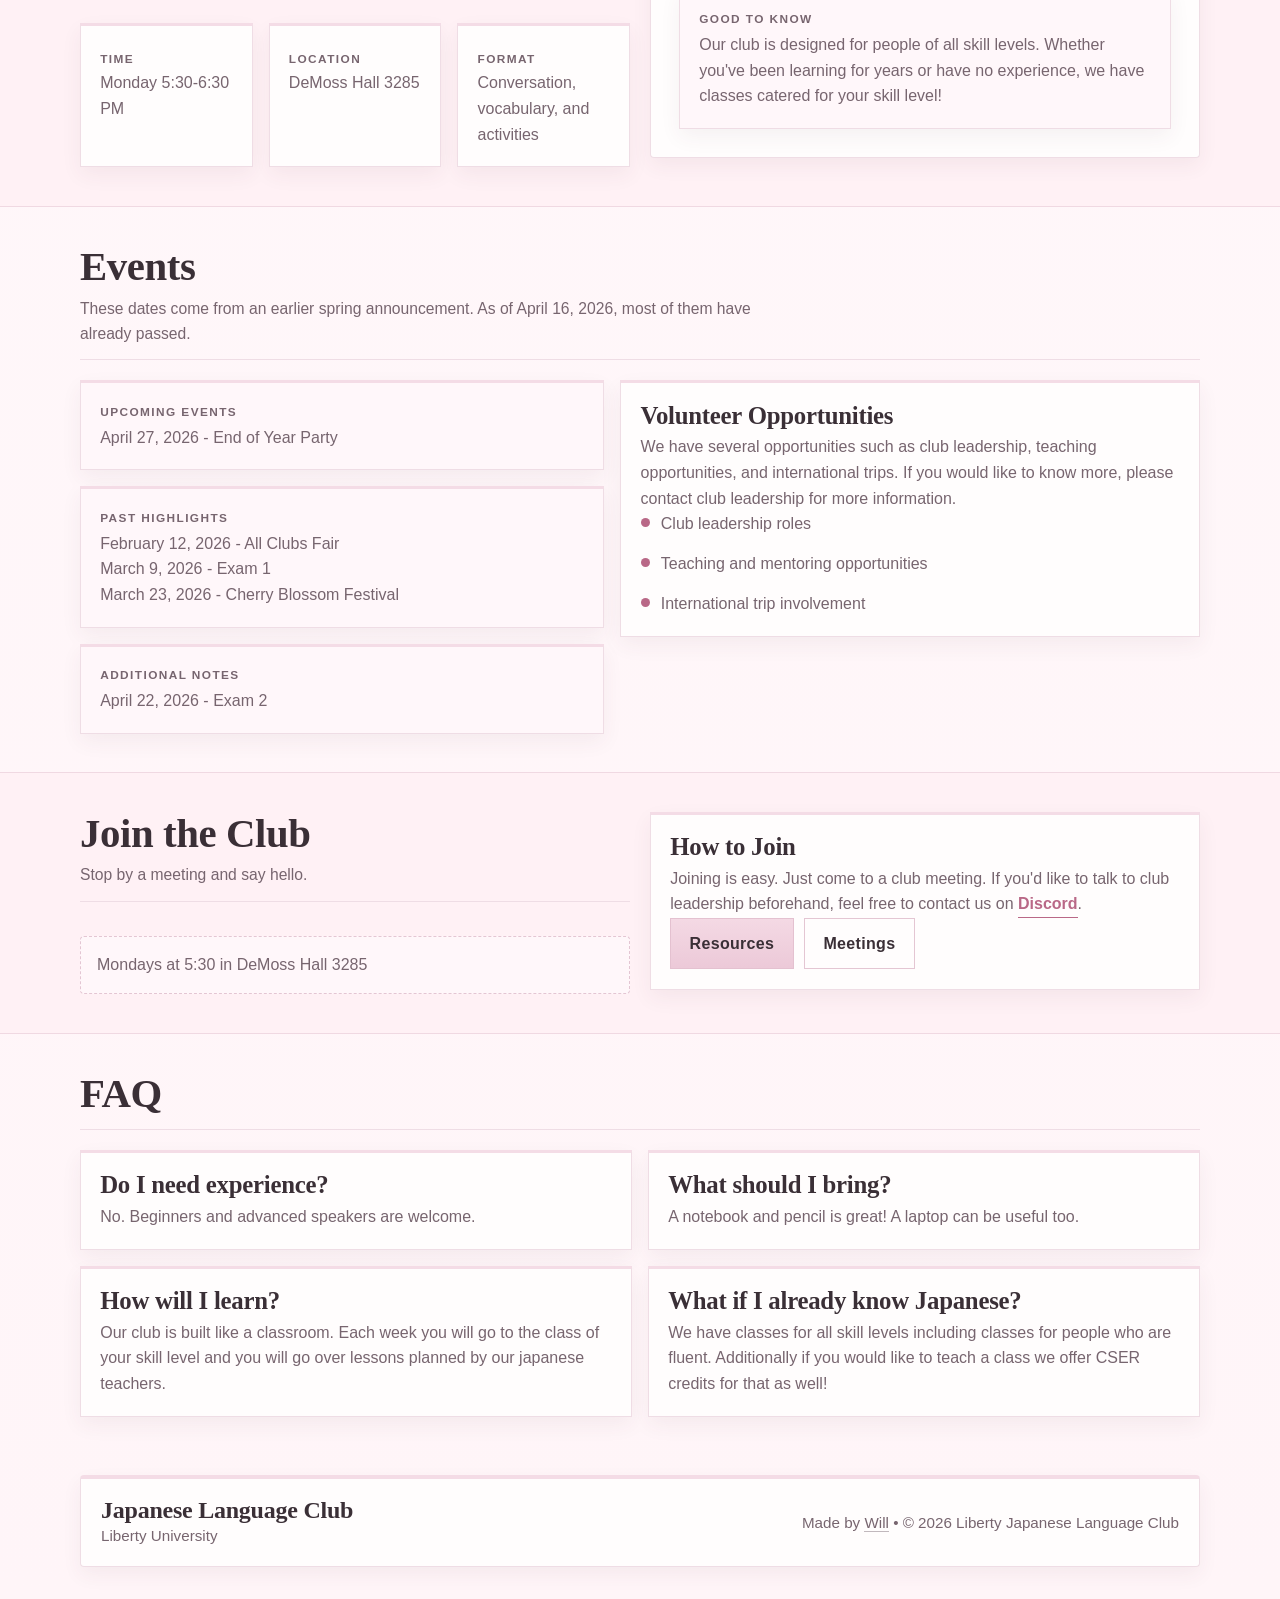
==== commit b9c2b7e6: "fix" ====
--- a/index.html
+++ b/index.html
@@ -334,13 +334,11 @@
             <p class="footer-mark">Japanese Language Club</p>
             <p class="footer-copy">Liberty University</p>
           </div>
-          <div class="footer-meta">
-            <p class="site-credit">
-              Made by
-              <a href="https://willcook.org" target="_blank" rel="noreferrer">Will</a>
-            </p>
-            <p class="footer-copy">&copy; 2026 Liberty Japanese Language Club</p>
-          </div>
+          <p class="footer-copy footer-copy-meta">
+            Made by
+            <a href="https://willcook.org" target="_blank" rel="noreferrer">Will</a>
+            • &copy; 2026 Liberty Japanese Language Club
+          </p>
         </div>
       </div>
     </footer>
--- a/styles.css
+++ b/styles.css
@@ -601,23 +601,13 @@
   font-size: 0.95rem;
 }
 
-.site-credit {
-  font-size: 0.88rem;
-  color: var(--text-soft);
-  opacity: 0.82;
+.footer-copy-meta {
   white-space: nowrap;
 }
 
-.site-credit a {
+.footer-copy-meta a {
   color: inherit;
   border-bottom: 1px solid rgba(119, 101, 111, 0.45);
-}
-
-.footer-meta {
-  display: flex;
-  align-items: center;
-  gap: 1rem;
-  flex-wrap: wrap;
 }
 
 @media (max-width: 980px) {
